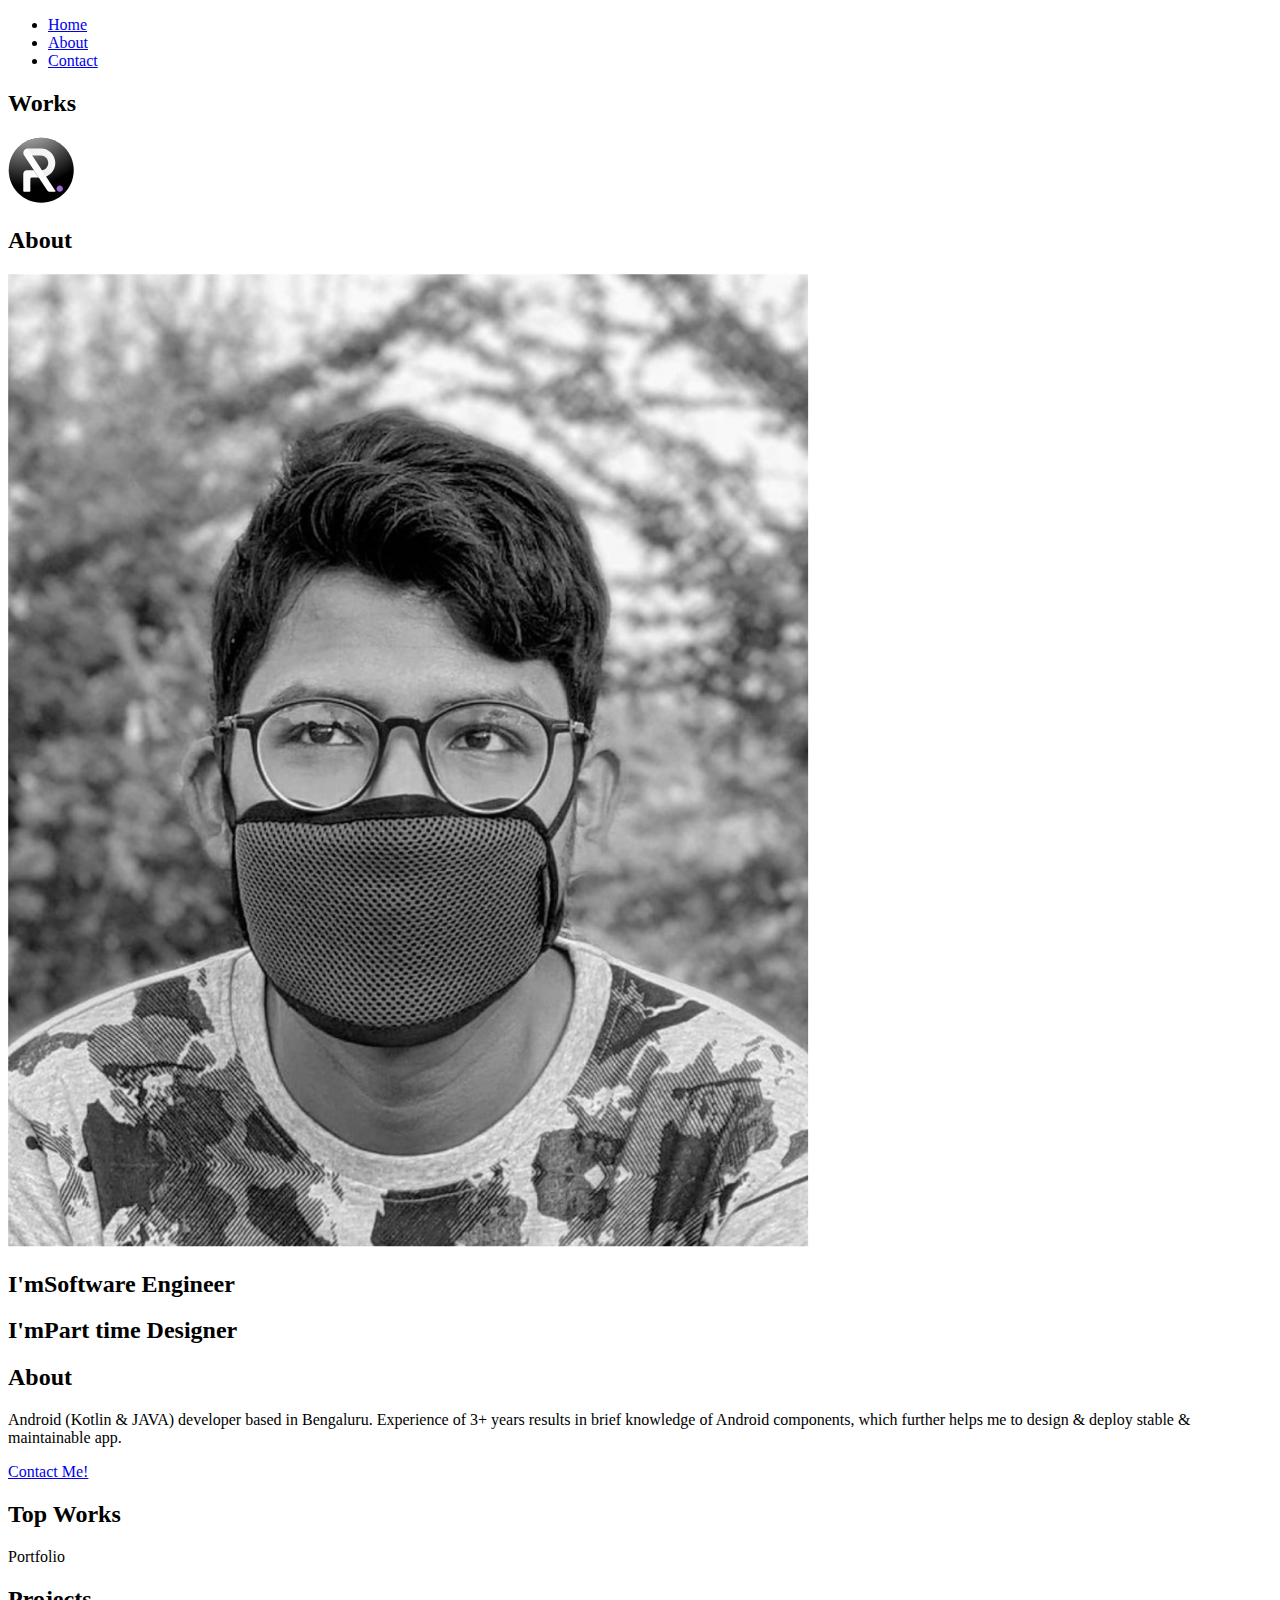
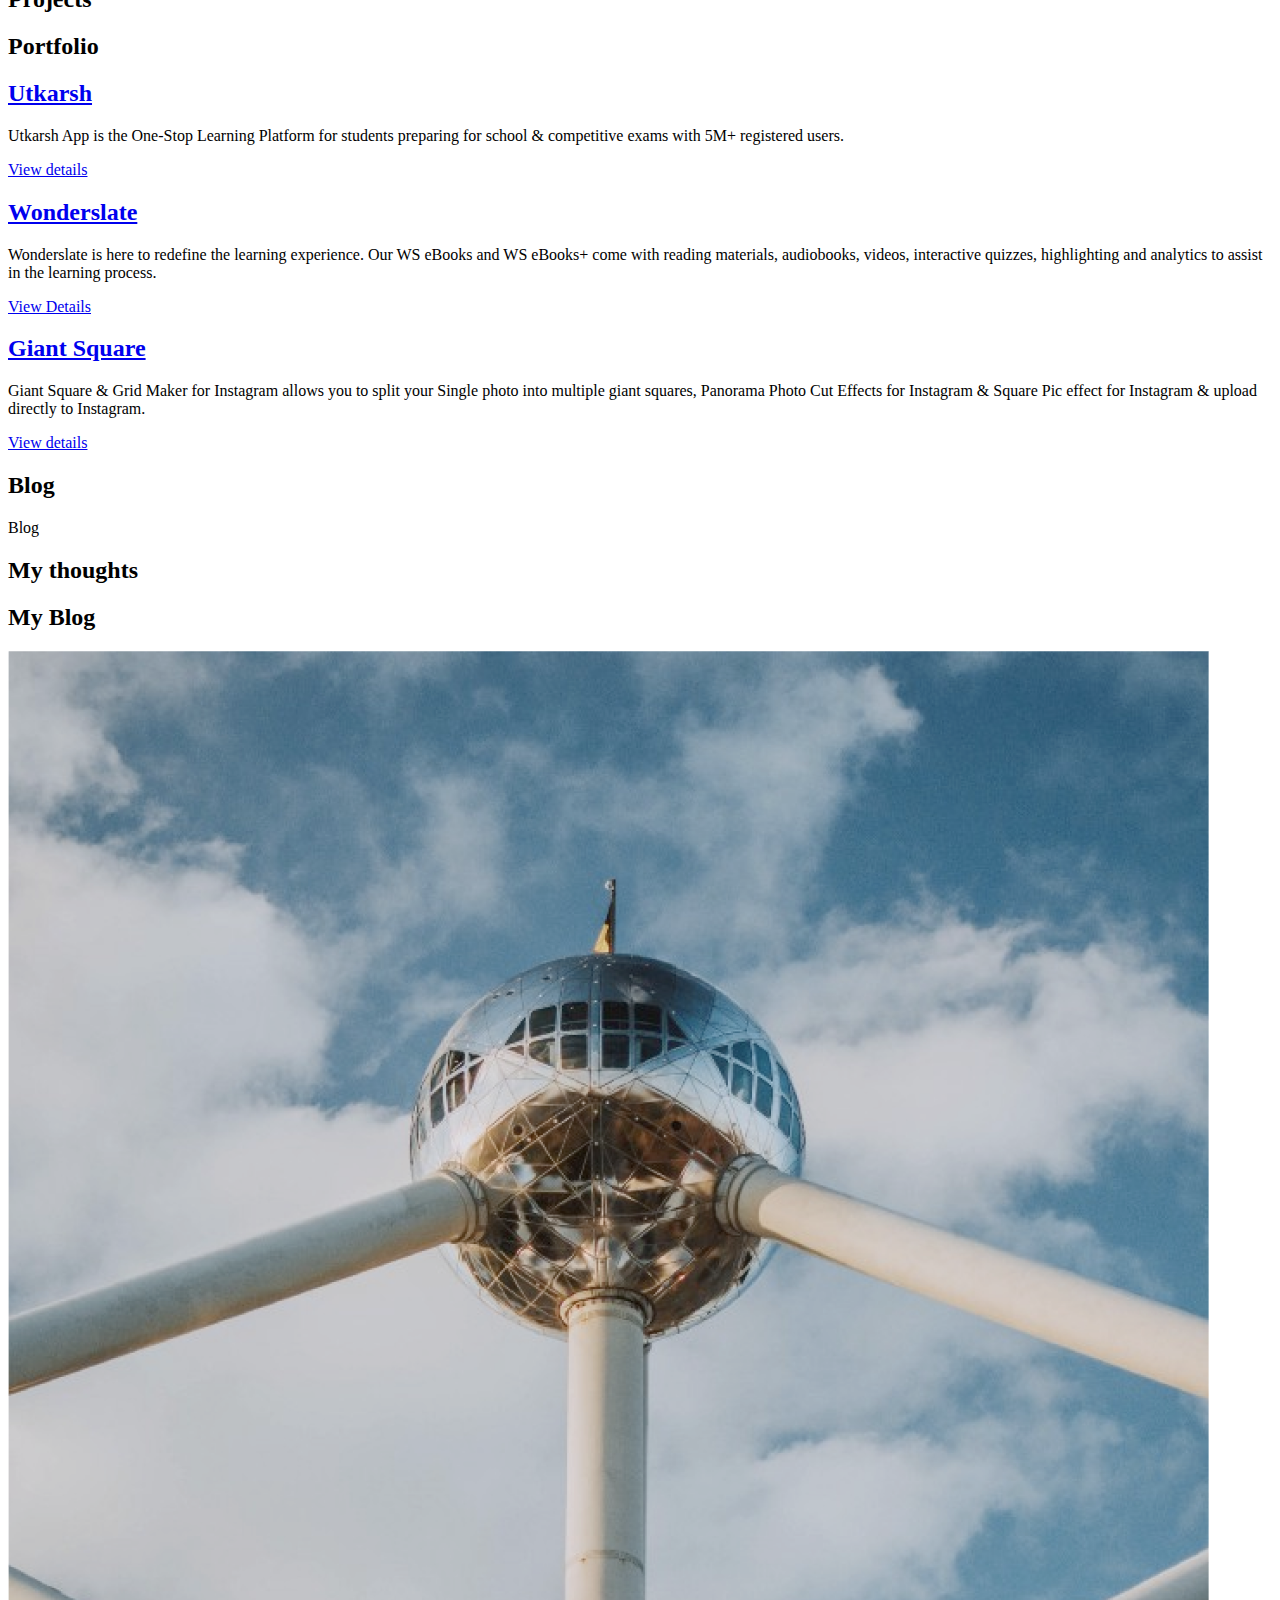
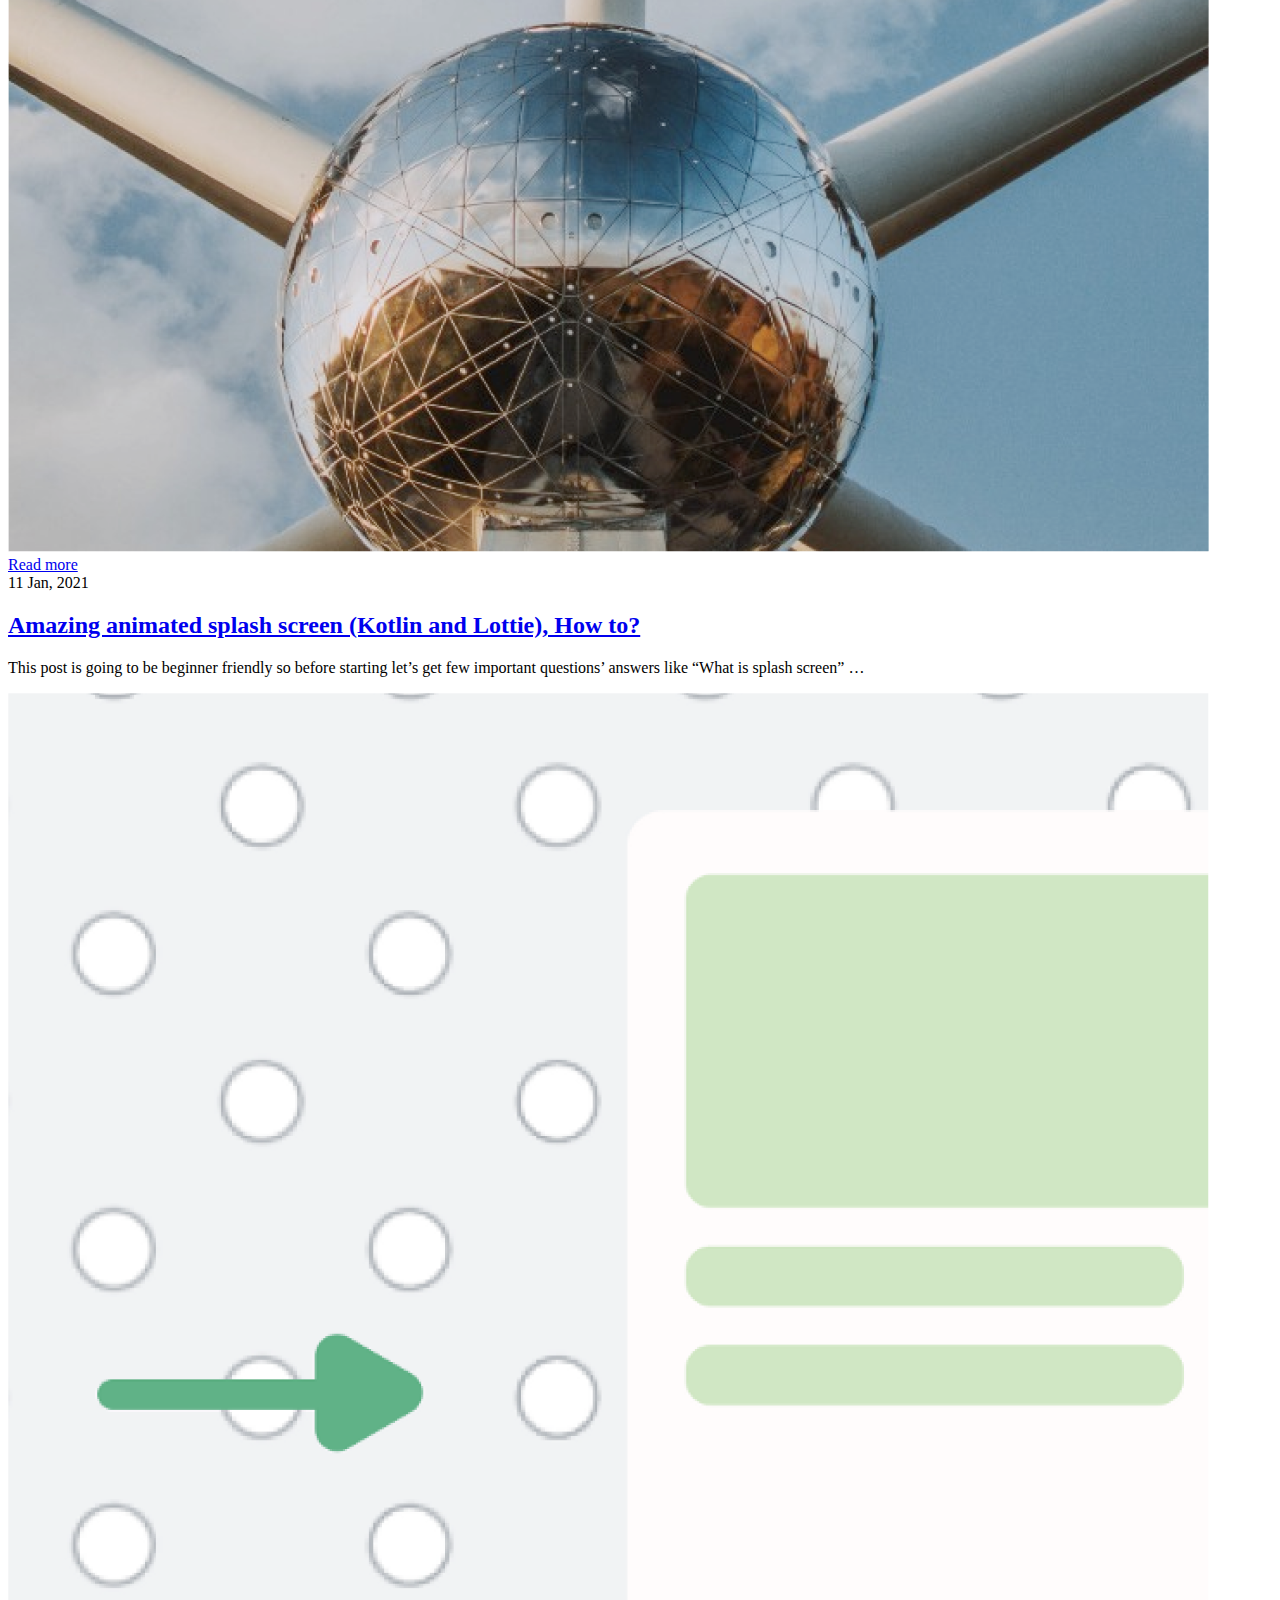
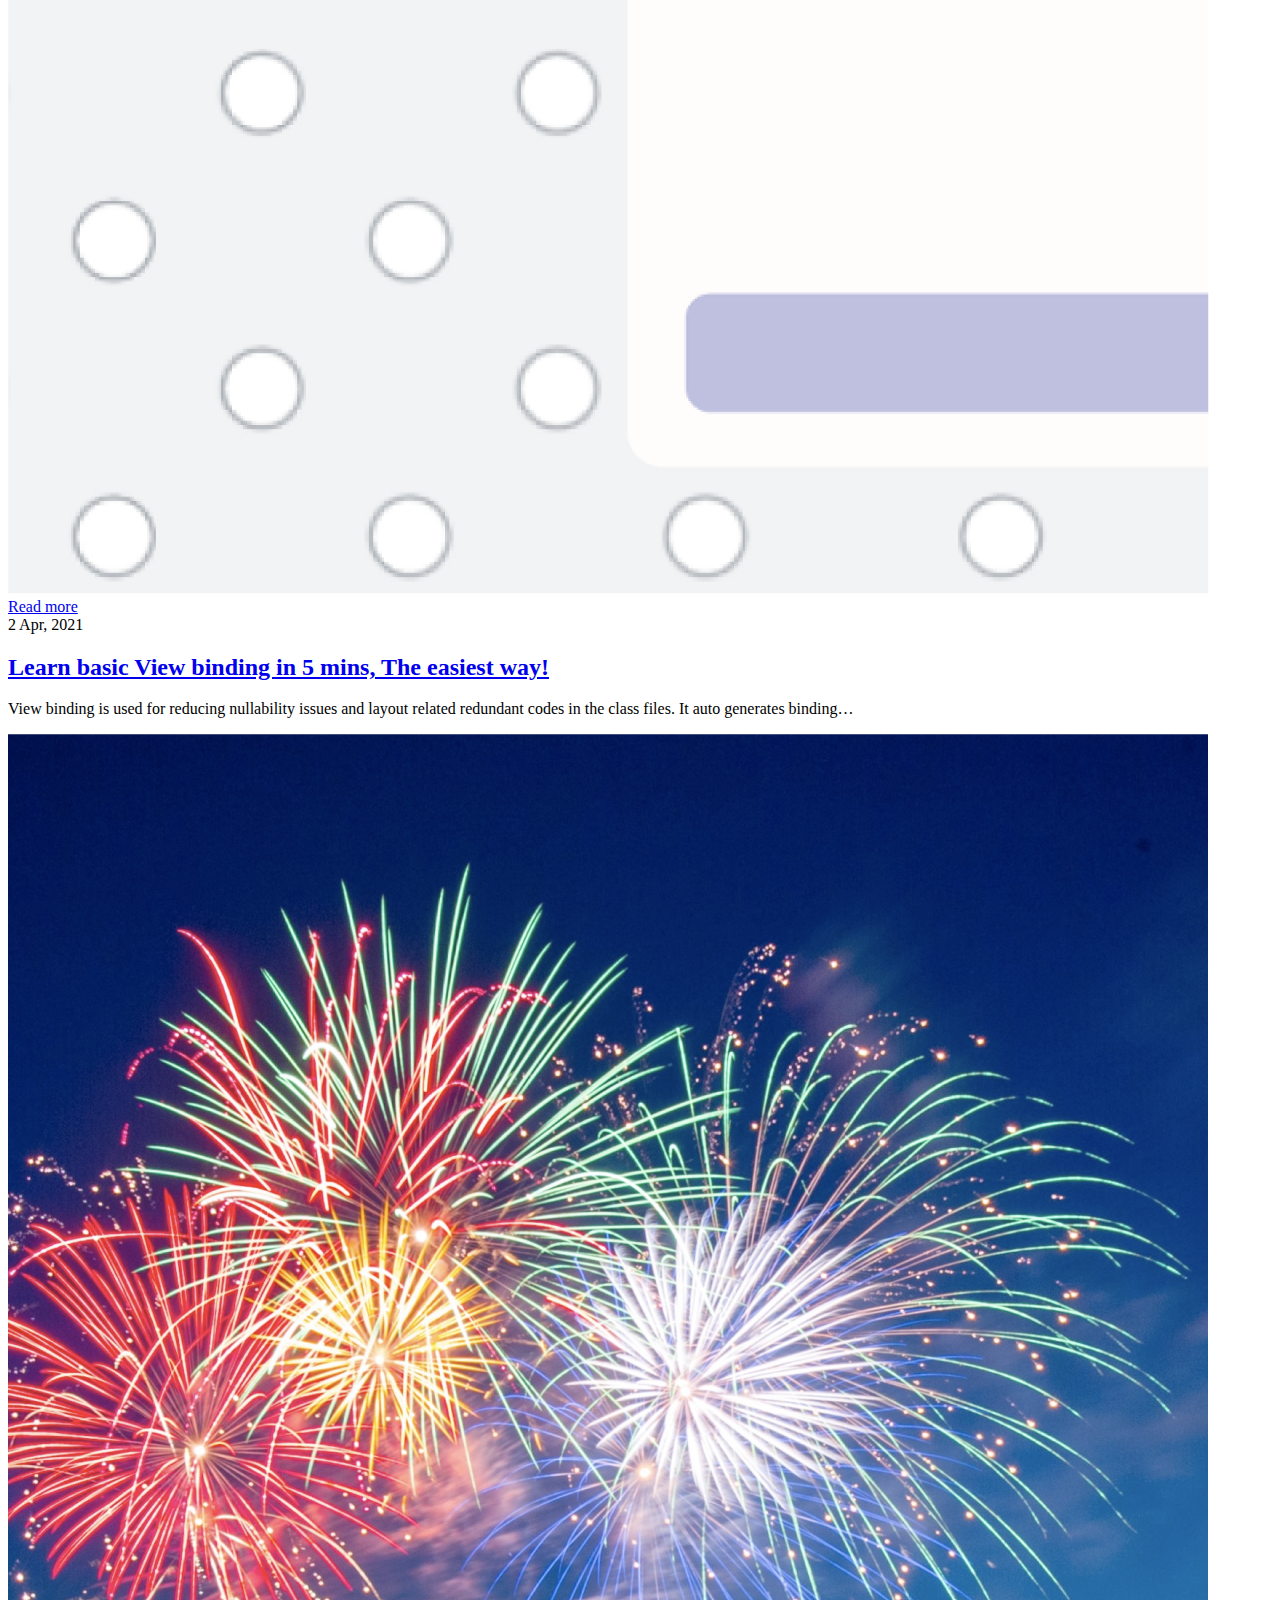
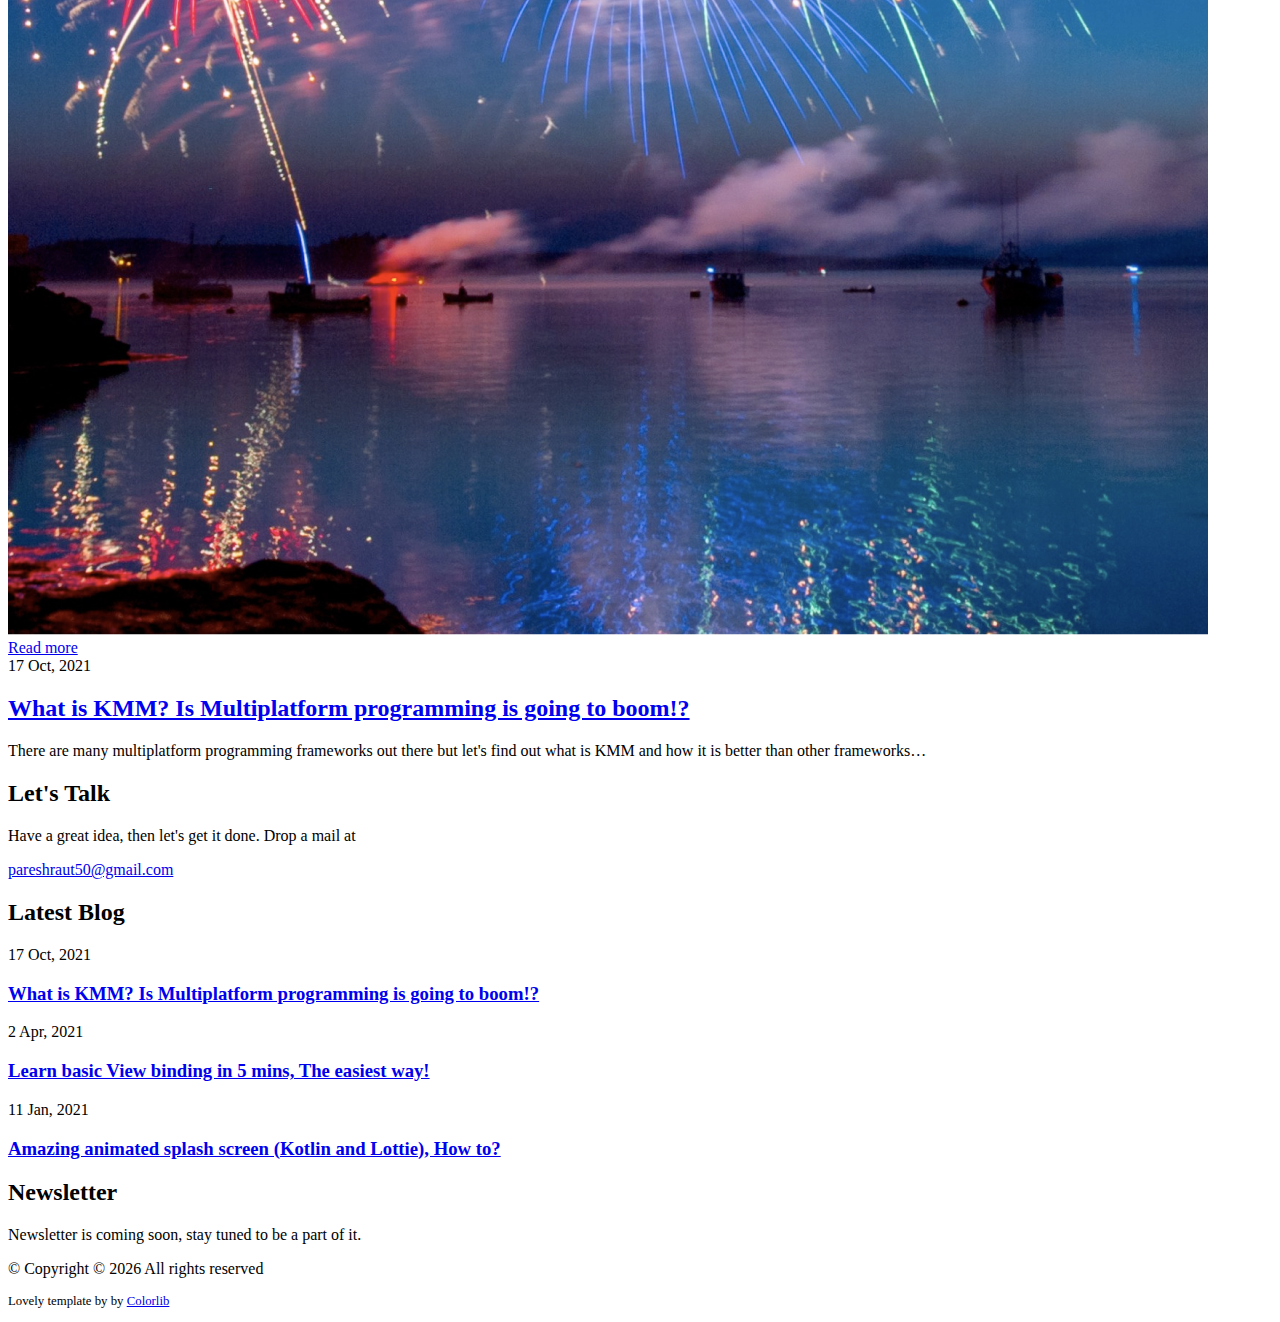
==== index.html @ 5fcbf661 "Formatted index page" ====
<!DOCTYPE HTML>
<html>
	<head>
	<meta charset="utf-8">
	<meta http-equiv="X-UA-Compatible" content="IE=edge">
	<title>Pavitra Raut</title>
	<meta name="viewport" content="width=device-width, initial-scale=1">
	<meta name="description" content="" />
	<meta name="keywords" content="" />
	<meta name="author" content="" />

  <!-- Facebook and Twitter integration -->
	<meta property="og:title" content=""/>
	<meta property="og:image" content=""/>
	<meta property="og:url" content=""/>
	<meta property="og:site_name" content=""/>
	<meta property="og:description" content=""/>
	<meta name="twitter:title" content="" />
	<meta name="twitter:image" content="" />
	<meta name="twitter:url" content="" />
	<meta name="twitter:card" content="" />

	<!-- Place favicon.ico and apple-touch-icon.png in the root directory -->
	<link rel="shortcut icon" href="favicon.ico">

	<link href="https://fonts.googleapis.com/css?family=Karla:400,700" rel="stylesheet">
	<link href="https://fonts.googleapis.com/css?family=Playfair+Display:400,400i,700" rel="stylesheet">
	
	<!-- Animate.css -->
	<link rel="stylesheet" href="css/animate.css">
	<!-- Icomoon Icon Fonts-->
	<link rel="stylesheet" href="css/icomoon.css">
	<!-- Bootstrap  -->
	<link rel="stylesheet" href="css/bootstrap.css">
	<!-- Owl Carousel -->
	<link rel="stylesheet" href="css/owl.carousel.min.css">
	<link rel="stylesheet" href="css/owl.theme.default.min.css">
	<!-- Magnific Popup -->
	<link rel="stylesheet" href="css/magnific-popup.css">

	<link rel="stylesheet" href="css/style.css">


	<!-- Modernizr JS -->
	<script src="js/modernizr-2.6.2.min.js"></script>
	<!-- FOR IE9 below -->
	<!--[if lt IE 9]>
	<script src="js/respond.min.js"></script>
	<![endif]-->

	</head>
	<body>

	<nav id="colorlib-main-nav" role="navigation">
		<a href="#" class="js-colorlib-nav-toggle colorlib-nav-toggle active"><i></i></a>
		<div class="js-fullheight colorlib-table">
			<div class="colorlib-table-cell js-fullheight">
				<div class="row">
					<div class="col-md-12">
						<ul>
							<li class="active"><a href="index.html">Home</a></li>
							<!-- <li><a href="services.html">Services</a></li> -->
							<li><a href="about.html">About</a></li>
							<li><a href="contact.html">Contact</a></li>
						</ul>
					</div>
				</div>
				<div class="row">
					<div class="col-md-12">
						<h2 class="head-title">Works</h2>
						<a href="images/Utkarsh.png" class="gallery image-popup-link text-center" style="background-image: url(images/Utkarsh.png);">
							<span><i class="icon-search3"></i></span>
						</a>
						<a href="images/Wonderslate.png" class="gallery image-popup-link text-center" style="background-image: url(images/Wonderslate.png);">
							<span><i class="icon-search3"></i></span>
						</a>
						<a href="images/Giant-Square.png" class="gallery image-popup-link text-center" style="background-image: url(images/Giant-Square.png);">
							<span><i class="icon-search3"></i></span>
						</a>
					</div>
				</div>
			</div>
		</div>
	</nav>
	
	<div id="colorlib-page">
		<header>
			<div class="container">
				<div class="row">
					<div class="col-md-12">
						<div class="colorlib-navbar-brand">
							<img src="images/logo-dark.svg" style="height: 50%;" alt="image">
						</div>
						<a href="#" class="js-colorlib-nav-toggle colorlib-nav-toggle"><i></i></a>
					</div>
				</div>
			</div>
		</header>
		<div id="colorlib-about">
			<div class="container">
				<div class="row text-center">
					<h2 class="bold">About</h2>
				</div>
				<div class="row">
					<div class="col-md-5 animate-box">
						<div class="item">
							<img class="img-responsive about-img" src="images/about.png" alt="image">
						</div>
					</div>
					<div class="col-md-6 col-md-push-1 animate-box">
						<div class="about-desc">
							<div class="owl-carousel3">
								<div class="item">
									<h2><span>I'm</span><span>Software Engineer</span></h2>
								</div>
								<div class="item">
									<h2><span>I'm</span><span>Part time Designer</span></h2>
								</div>
							</div>
							<div class="desc">
								<div class="rotate">
									<h2 class="heading">About</h2>
								</div>
								<p>Android (Kotlin & JAVA) developer based in Bengaluru. Experience of 3+ years results in brief knowledge of Android components, which further helps me to design & deploy stable & maintainable app.</p>
								<p class="colorlib-social-icons">
									<a href="https://www.instagram.com/rex50.codes/" target="_blank"><i class="icon-instagram2"></i></a>
									<a href="https://twitter.com/pareshraut50" target="_blank"><i class="icon-twitter2"></i></a>
									<a href="https://www.behance.net/rex50" target="_blank"><i class="icon-behance"></i></a>
								</p>
								<p><a href="contact.html" class="btn btn-primary btn-outline">Contact Me!</a></p>
							</div>
						</div>
					</div>
				</div>
			</div>
		</div>

		<div id="colorlib-work">
			<div class="container">
				<div class="row text-center">
					<h2 class="bold">Top Works</h2>
				</div>
				<div class="row">
					<div class="col-md-12 col-md-offset-0 text-center animate-box intro-heading">
						<span>Portfolio</span>
						<h2>Projects</h2>
					</div>
				</div>
				<div class="row">
					<div class="col-md-12">
						<div class="rotate">
							<h2 class="heading">Portfolio</h2>
						</div>
					</div>
				</div>
				<div class="row">
					<div class="col-md-12">
						<div class="work-entry animate-box">
							<a href="work.html" class="work-img" style="background-image: url(images/Utkarsh.png);">
								<div class="display-t">
									<div class="work-name">
										<h2>Utkarsh</h2>
									</div>
								</div>
							</a>
							<div class="col-md-4 col-md-offset-4">
								<div class="desc">
									<p>Utkarsh App is the One-Stop Learning Platform for students preparing for school & competitive exams with 5M+ registered users.</p>
									<p class="read"><a href="#">View details</a></p>
								</div>
							</div>
						</div>
					</div>
					<div class="col-md-12">
						<div class="work-entry animate-box">
							<a href="work.html" class="work-img" style="background-image: url(images/Wonderslate.png);">
								<div class="display-t">
									<div class="work-name">
										<h2>Wonderslate</h2>
									</div>
								</div>
							</a>
							<div class="col-md-4 col-md-offset-4">
								<div class="desc">
									<p>Wonderslate is here to redefine the learning experience. Our WS eBooks and WS eBooks+ come with reading materials, audiobooks, videos, interactive quizzes, highlighting and analytics to assist in the learning process.</p>
									<p class="read"><a href="#">View Details</a></p>
								</div>
							</div>
						</div>
					</div>
					<div class="col-md-12">
						<div class="work-entry animate-box">
							<a href="work.html" class="work-img" style="background-image: url(images/Giant-Square.png);">
								<div class="display-t">
									<div class="work-name">
										<h2>Giant Square</h2>
									</div>
								</div>
							</a>
							<div class="col-md-4 col-md-offset-4">
								<div class="desc">
									<p>Giant Square & Grid Maker for Instagram allows you to split your Single photo into multiple giant squares, Panorama Photo Cut Effects for Instagram & Square Pic effect for Instagram & upload directly to Instagram.</p>
									<p class="read"><a href="#">View details</a></p>
								</div>
							</div>
						</div>
					</div>
				</div>
			</div>
		</div>

		<div id="colorlib-blog">
			<div class="container">
				<div class="row text-center">
					<h2 class="bold">Blog</h2>
				</div>
				<div class="row">
					<div class="col-md-12 col-md-offset-0 text-center animate-box intro-heading">
						<span>Blog</span>
						<h2>My thoughts</h2>
					</div>
				</div>
				<div class="row">
					<div class="col-md-12">
						<div class="rotate">
							<h2 class="heading">My Blog</h2>
						</div>
					</div>
				</div>
				<div class="row animate-box">
					<div class="owl-carousel1">
						<div class="item">
							<div class="col-md-12">
								<div class="article">
									<a href="https://rex50.medium.com/amazing-animated-splash-screen-kotlin-and-lottie-how-to-b98504005abf" target="_blank" class="blog-img">
										<img class="img-responsive" src="images/img-blog-animated-splash.png" alt="Animated splash cover">
										<div class="overlay"></div>
										<div class="link">
											<span class="read">Read more</h2>
										</div>
									</a>
									<div class="desc">
										<span class="meta">11 Jan, 2021</span>
										<h2><a href="https://rex50.medium.com/amazing-animated-splash-screen-kotlin-and-lottie-how-to-b98504005abf" target="_blank">Amazing animated splash screen (Kotlin and Lottie), How to?</a></h2>
										<p>This post is going to be beginner friendly so before starting let’s get few important questions’ answers like “What is splash screen” …</p>
									</div>
								</div>
							</div>
						</div>
						<div class="item">
							<div class="col-md-12">
								<div class="article">
									<a href="https://rex50.medium.com/learn-basic-view-binding-in-5-mins-the-easiest-way-3126da896583" target="_blank" class="blog-img">
										<img class="img-responsive" src="images/img-blog-view-binding.png" alt="View binding cover">
										<div class="overlay"></div>
										<div class="link">
											<span class="read">Read more</h2>
										</div>
									</a>
									<div class="desc">
										<span class="meta">2 Apr, 2021</span>
										<h2><a href="https://rex50.medium.com/learn-basic-view-binding-in-5-mins-the-easiest-way-3126da896583" target="_blank">Learn basic View binding in 5 mins, The easiest way!</a></h2>
										<p>View binding is used for reducing nullability issues and layout related redundant codes in the class files. It auto generates binding…</p>
									</div>
								</div>
							</div>
						</div>
						<div class="item">
							<div class="col-md-12">
								<div class="article">
									<a href="https://rex50.medium.com/what-is-kmm-is-multiplatform-programming-is-going-to-boom-efddf59059f5" target="_blank" class="blog-img">
										<img class="img-responsive" src="images/img-blog-kmm.png" alt="Kotlin multiplatform cover">
										<div class="overlay"></div>
										<div class="link">
											<span class="read">Read more</h2>
										</div>
									</a>
									<div class="desc">
										<span class="meta">17 Oct, 2021</span>
										<h2><a href="https://rex50.medium.com/what-is-kmm-is-multiplatform-programming-is-going-to-boom-efddf59059f5" target="_blank">What is KMM? Is Multiplatform programming is going to boom!?</a></h2>
										<p>There are many multiplatform programming frameworks out there but let's find out what is KMM and how it is better than other frameworks…</p>
									</div>
								</div>
							</div>
						</div>
					</div>
				</div>
			</div>
		</div>

		<footer>
			<div id="footer">
				<div class="container">
					<div class="row">
						<div class="col-md-4 col-pb-sm">
							<div class="row">
								<div class="col-md-10">
									<h2>Let's Talk</h2>
									<p>Have a great idea, then let's get it done. Drop a mail at</p>
									<p><a href="#">pareshraut50@gmail.com</a></p>
									<p class="colorlib-social-icons">
										<a href="https://www.instagram.com/rex50.codes/" target="_blank"><i class="icon-instagram2"></i></a>
										<a href="https://twitter.com/pareshraut50" target="_blank"><i class="icon-twitter2"></i></a>
										<a href="https://www.behance.net/rex50" target="_blank"><i class="icon-behance"></i></a>
									</p>
								</div>
							</div>
						</div>
						<div class="col-md-4 col-pb-sm">
							<h2>Latest Blog</h2>
							<div class="f-entry">
								<a href="https://rex50.medium.com/what-is-kmm-is-multiplatform-programming-is-going-to-boom-efddf59059f5" target="_blank" class="featured-img" style="background-image: url(images/img-blog-kmm.png);"></a>
								<div class="desc">
									<span>17 Oct, 2021</span>
									<h3><a href="https://rex50.medium.com/what-is-kmm-is-multiplatform-programming-is-going-to-boom-efddf59059f5" target="_blank">What is KMM? Is Multiplatform programming is going to boom!?</a></h3>
								</div>
							</div>
							<div class="f-entry">
								<a href="https://rex50.medium.com/learn-basic-view-binding-in-5-mins-the-easiest-way-3126da896583" target="_blank" class="featured-img" style="background-image: url(images/img-blog-view-binding.png);"></a>
								<div class="desc">
									<span>2 Apr, 2021</span>
									<h3><a href="https://rex50.medium.com/learn-basic-view-binding-in-5-mins-the-easiest-way-3126da896583" target="_blank">Learn basic View binding in 5 mins, The easiest way!</a></h3>
								</div>
							</div>
							<div class="f-entry">
								<a href="https://rex50.medium.com/amazing-animated-splash-screen-kotlin-and-lottie-how-to-b98504005abf" target="_blank" class="featured-img" style="background-image: url(images/img-blog-animated-splash.png);"></a>
								<div class="desc">
									<span>11 Jan, 2021</span>
									<h3><a href="https://rex50.medium.com/amazing-animated-splash-screen-kotlin-and-lottie-how-to-b98504005abf" target="_blank">Amazing animated splash screen (Kotlin and Lottie), How to?</a></h3>
								</div>
							</div>
						</div>
						<div class="col-md-4 col-pb-sm">
							<h2>Newsletter</h2>
							<p>Newsletter is coming soon, stay tuned to be a part of it.</p>
						</div>
					</div>
					<div class="row">
						<div class="col-md-12 text-center">
							<p>
								&copy; <!-- Link back to Colorlib can't be removed. Template is licensed under CC BY 3.0. -->
Copyright &copy; <script>document.write(new Date().getFullYear());</script> All rights reserved
<!-- Link back to Colorlib can't be removed. Template is licensed under CC BY 3.0. -->
							</p>
							<p style="font-size: 0.8em;">
								Lovely template by <i class="icon-heart4" aria-hidden="true"></i> by <a href="https://colorlib.com" target="_blank">Colorlib</a>
							</p>
						</div>
					</div>
				</div>
			</div>
		</footer>
	
	</div>

	<!-- jQuery -->
	<script src="js/jquery.min.js"></script>
	<!-- jQuery Easing -->
	<script src="js/jquery.easing.1.3.js"></script>
	<!-- Bootstrap -->
	<script src="js/bootstrap.min.js"></script>
	<!-- Waypoints -->
	<script src="js/jquery.waypoints.min.js"></script>
	<!-- Owl Carousel -->
	<script src="js/owl.carousel.min.js"></script>
	<!-- Magnific Popup -->
	<script src="js/jquery.magnific-popup.min.js"></script>
	<script src="js/magnific-popup-options.js"></script>

	<!-- Main JS (Do not remove) -->
	<script src="js/main.js"></script>

	</body>
</html>
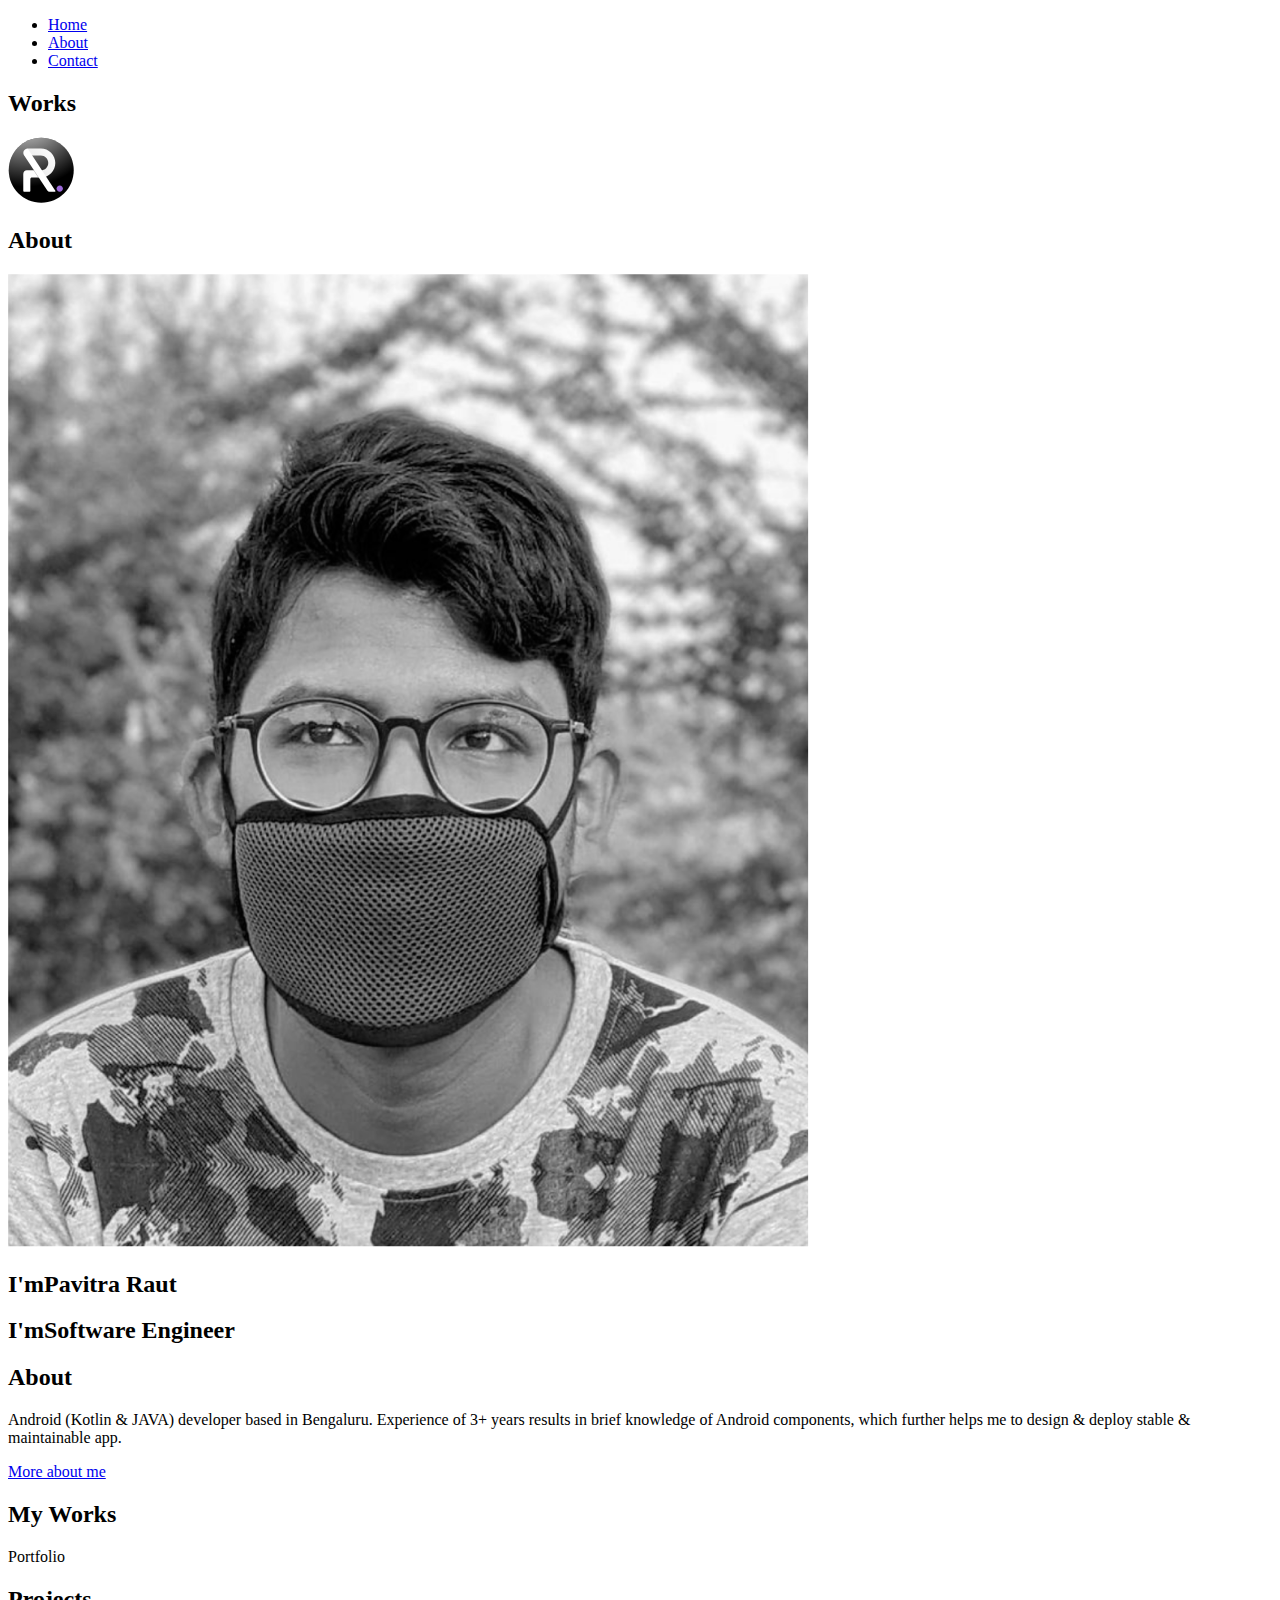
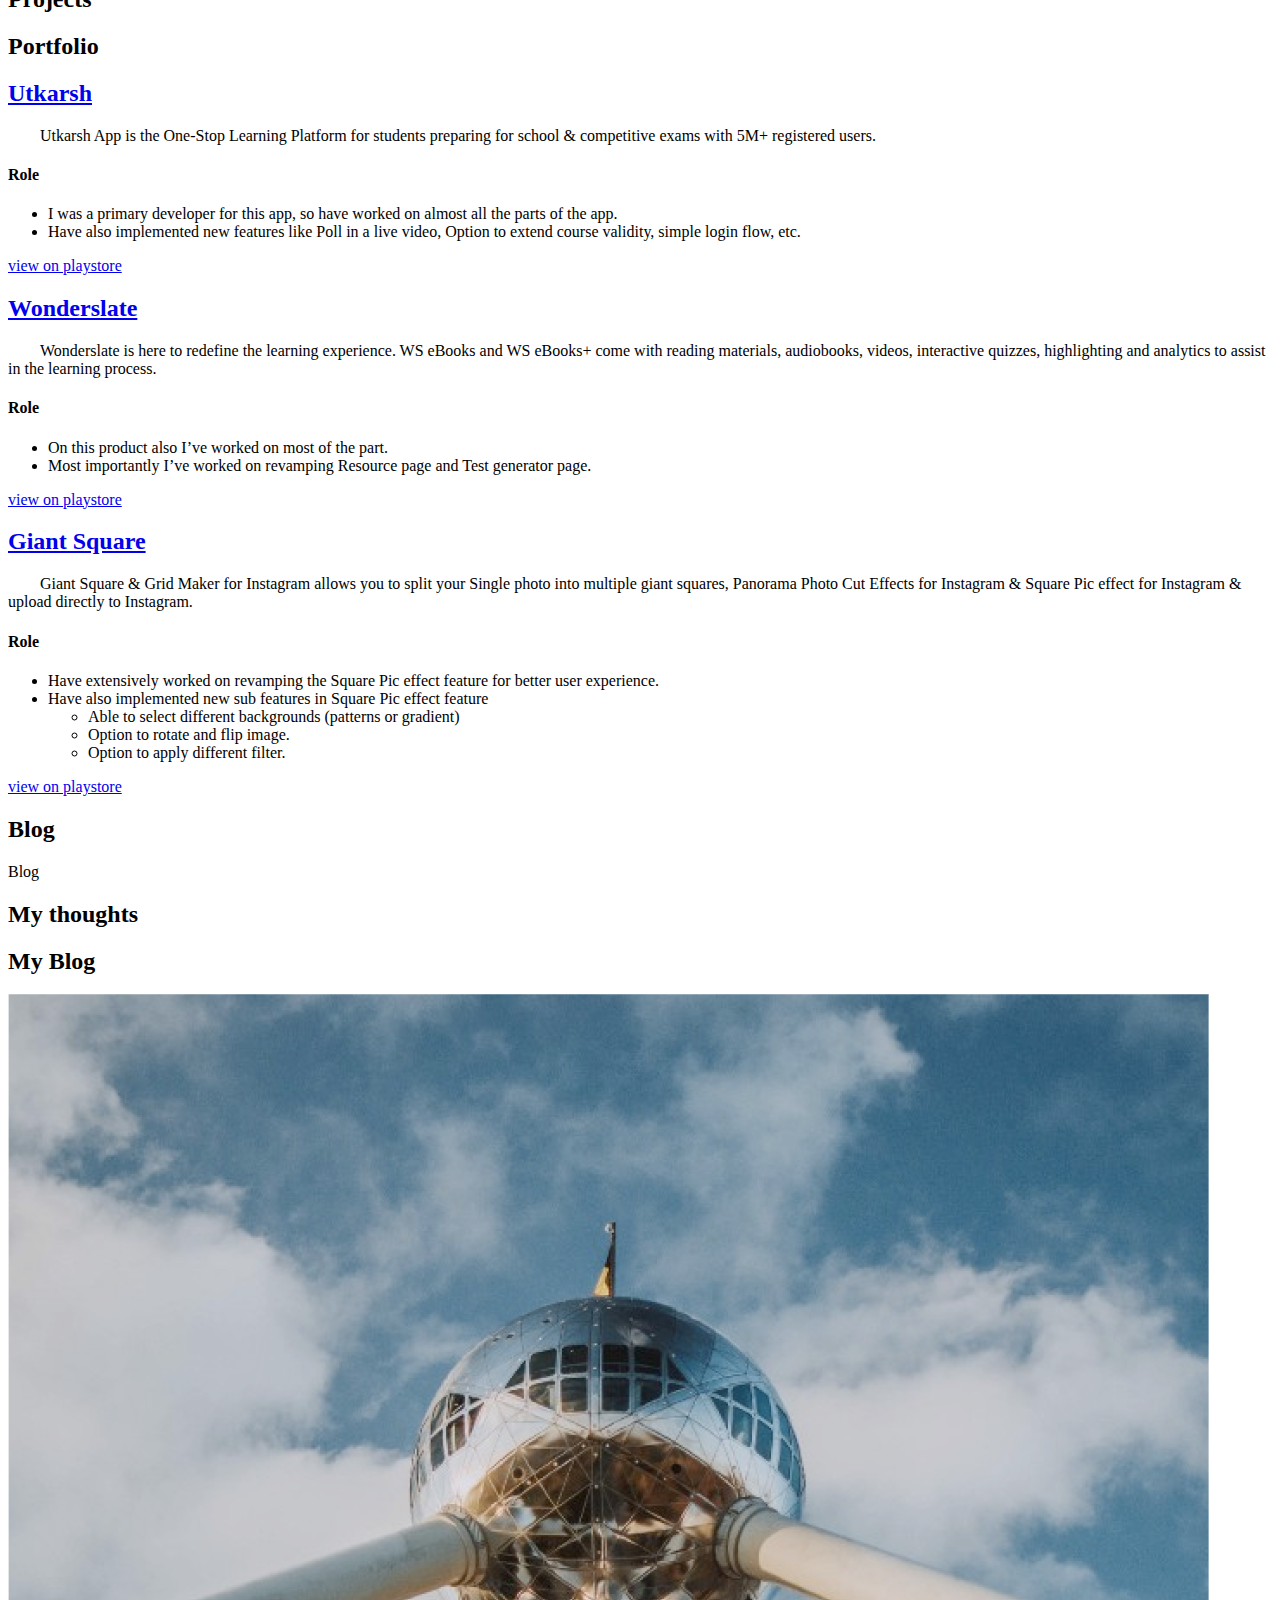
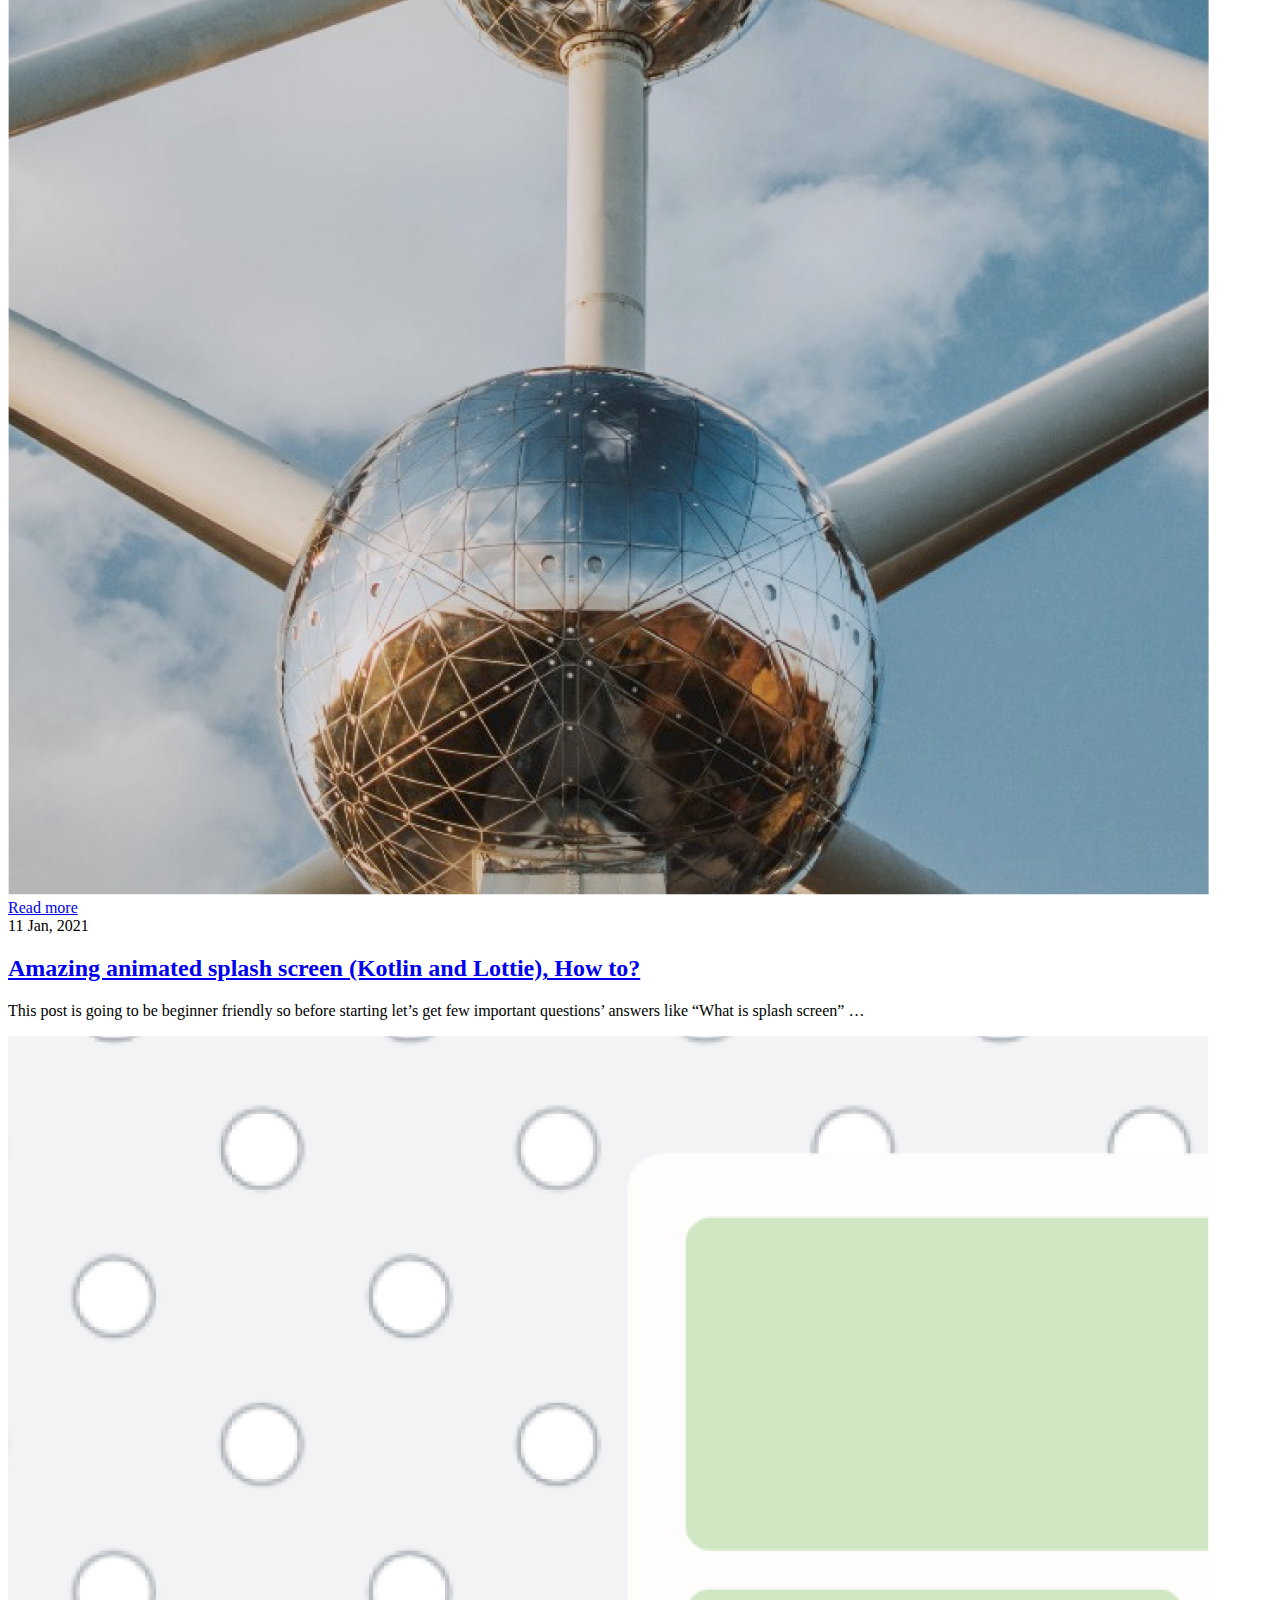
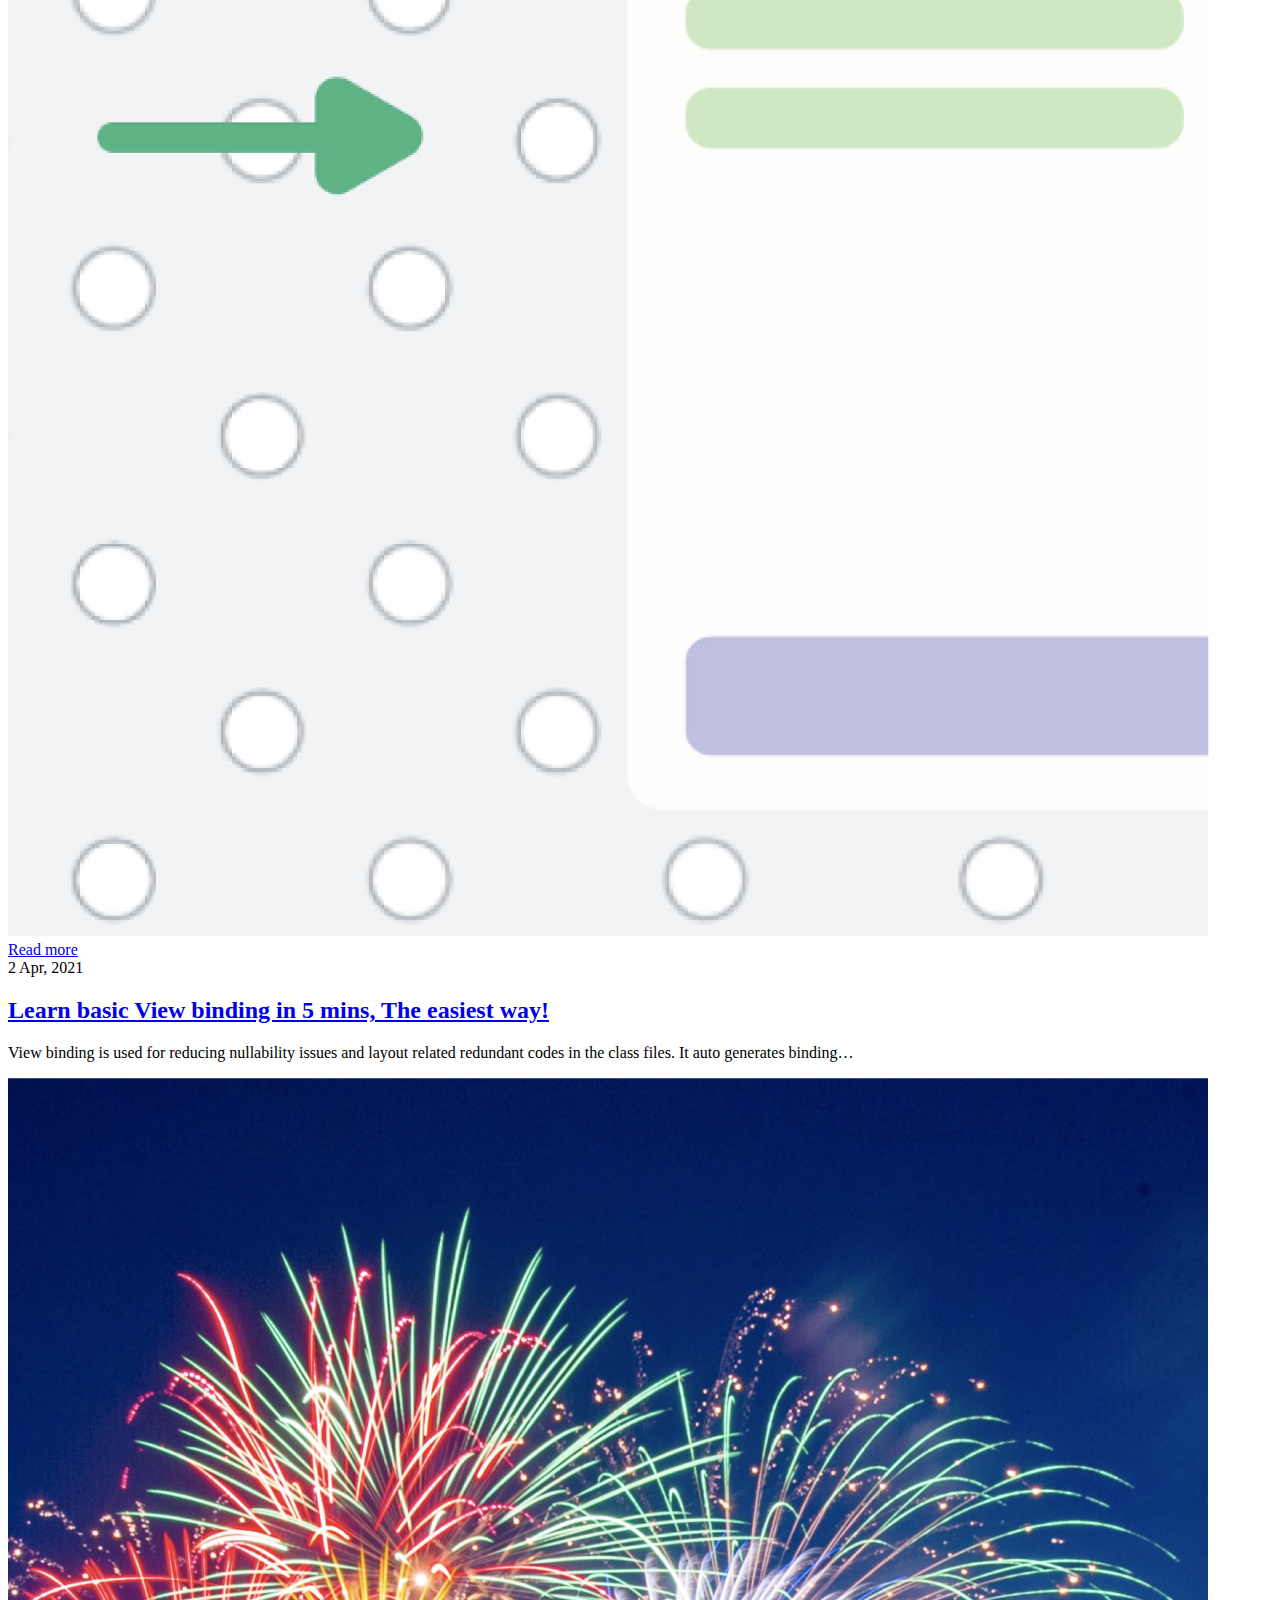
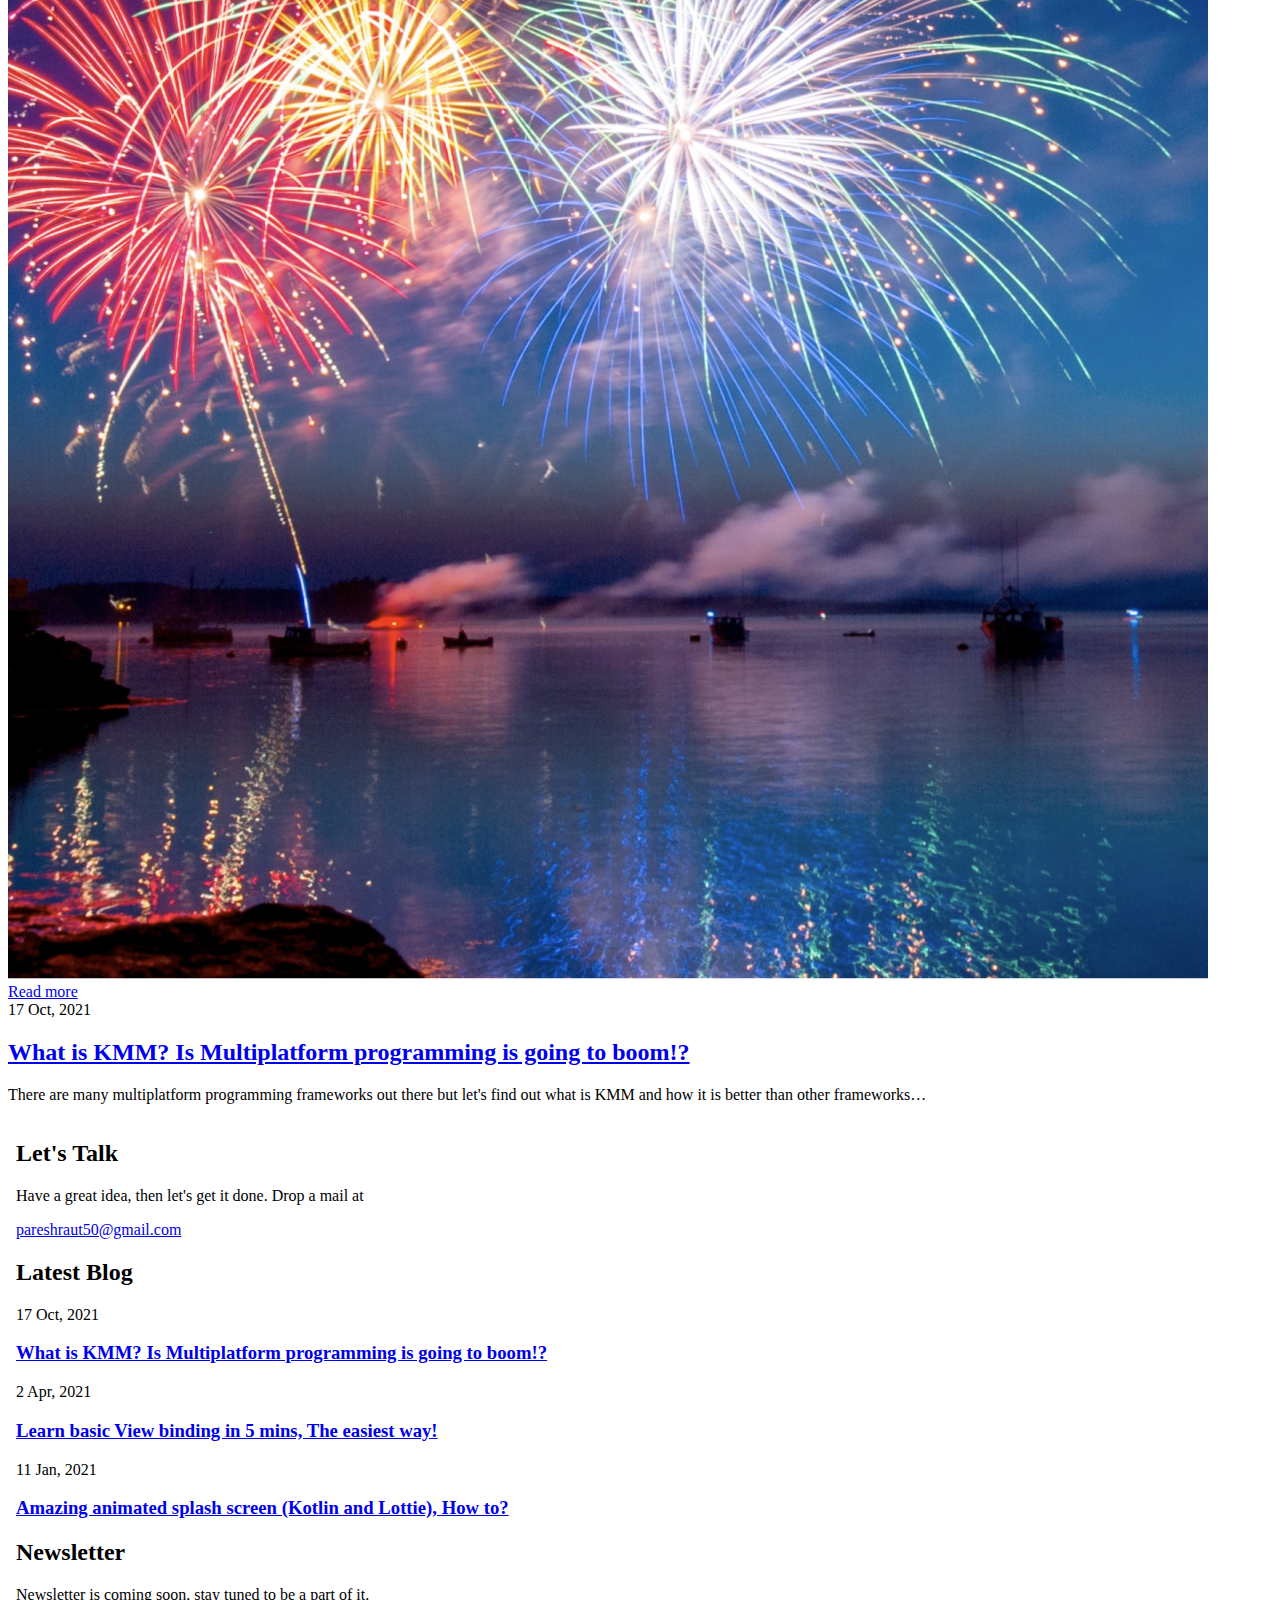
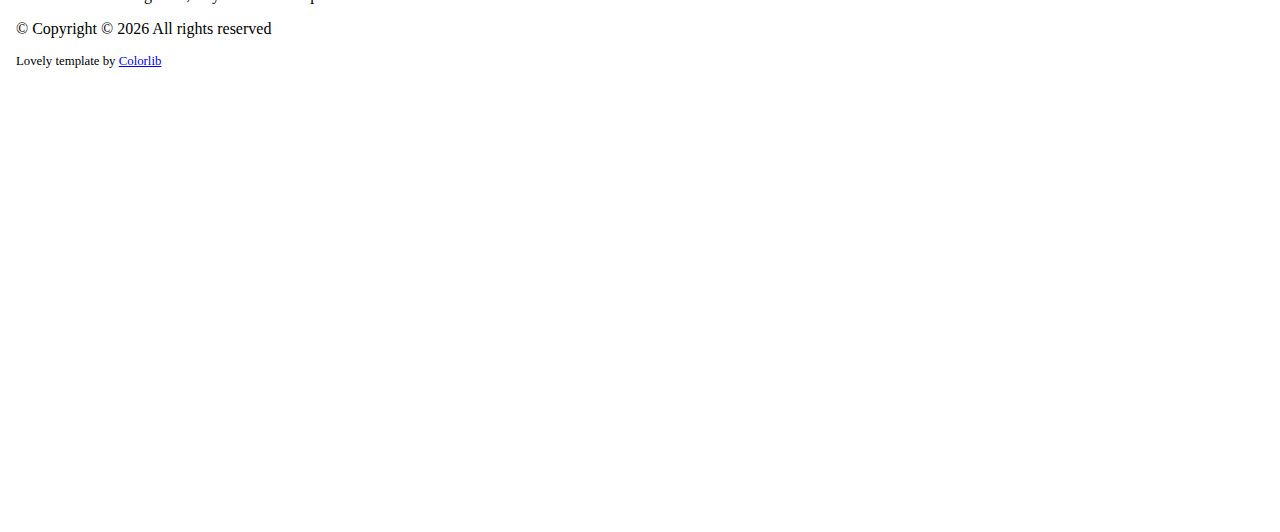
==== commit 3daa2dd6: "fix: Committed missing files" ====
--- a/index.html
+++ b/index.html
@@ -89,7 +89,7 @@
 				<div class="row">
 					<div class="col-md-12">
 						<div class="colorlib-navbar-brand">
-							<img src="images/logo-dark.svg" style="height: 50%;" alt="image">
+							<a href="index.html"><img src="images/logo-dark.svg" style="height: 50%;" alt="image"></a>
 						</div>
 						<a href="#" class="js-colorlib-nav-toggle colorlib-nav-toggle"><i></i></a>
 					</div>
@@ -111,10 +111,10 @@
 						<div class="about-desc">
 							<div class="owl-carousel3">
 								<div class="item">
+									<h2><span>I'm</span><span>Pavitra Raut</span></h2>
+								</div>
+								<div class="item">
 									<h2><span>I'm</span><span>Software Engineer</span></h2>
-								</div>
-								<div class="item">
-									<h2><span>I'm</span><span>Part time Designer</span></h2>
 								</div>
 							</div>
 							<div class="desc">
@@ -127,7 +127,7 @@
 									<a href="https://twitter.com/pareshraut50" target="_blank"><i class="icon-twitter2"></i></a>
 									<a href="https://www.behance.net/rex50" target="_blank"><i class="icon-behance"></i></a>
 								</p>
-								<p><a href="contact.html" class="btn btn-primary btn-outline">Contact Me!</a></p>
+								<p><a href="about.html" class="btn btn-primary btn-outline">More about me</a></p>
 							</div>
 						</div>
 					</div>
@@ -138,7 +138,7 @@
 		<div id="colorlib-work">
 			<div class="container">
 				<div class="row text-center">
-					<h2 class="bold">Top Works</h2>
+					<h2 class="bold">My Works</h2>
 				</div>
 				<div class="row">
 					<div class="col-md-12 col-md-offset-0 text-center animate-box intro-heading">
@@ -156,51 +156,71 @@
 				<div class="row">
 					<div class="col-md-12">
 						<div class="work-entry animate-box">
-							<a href="work.html" class="work-img" style="background-image: url(images/Utkarsh.png);">
+							<a href="https://play.google.com/store/apps/details?id=com.utkarshnew.android" target="_blank" class="work-img" style="background-image: url(images/Utkarsh.png);">
 								<div class="display-t">
 									<div class="work-name">
 										<h2>Utkarsh</h2>
 									</div>
 								</div>
 							</a>
-							<div class="col-md-4 col-md-offset-4">
+							<div class="col-md-6 col-md-offset-3">
 								<div class="desc">
-									<p>Utkarsh App is the One-Stop Learning Platform for students preparing for school & competitive exams with 5M+ registered users.</p>
-									<p class="read"><a href="#">View details</a></p>
+									<p>&emsp;&emsp;Utkarsh App is the One-Stop Learning Platform for students preparing for school & competitive exams with 5M+ registered users.</p>
+									<h4>Role</h4>
+									<ul>
+										<li>I was a primary developer for this app, so have worked on almost all the parts of the app.</li>
+										<li>Have also implemented new features like Poll in a live video, Option to extend course validity, simple login flow, etc.</li>
+									</ul>
+									<p class="read"><a href="https://play.google.com/store/apps/details?id=com.utkarshnew.android" target="_blank">view on playstore</a></p>
 								</div>
 							</div>
 						</div>
 					</div>
 					<div class="col-md-12">
 						<div class="work-entry animate-box">
-							<a href="work.html" class="work-img" style="background-image: url(images/Wonderslate.png);">
+							<a href="https://play.google.com/store/apps/details?id=com.wonderslate.wonderpublish" target="_blank" class="work-img" style="background-image: url(images/Wonderslate.png);">
 								<div class="display-t">
 									<div class="work-name">
 										<h2>Wonderslate</h2>
 									</div>
 								</div>
 							</a>
-							<div class="col-md-4 col-md-offset-4">
+							<div class="col-md-6 col-md-offset-3">
 								<div class="desc">
-									<p>Wonderslate is here to redefine the learning experience. Our WS eBooks and WS eBooks+ come with reading materials, audiobooks, videos, interactive quizzes, highlighting and analytics to assist in the learning process.</p>
-									<p class="read"><a href="#">View Details</a></p>
+									<p>&emsp;&emsp;Wonderslate is here to redefine the learning experience. WS eBooks and WS eBooks+ come with reading materials, audiobooks, videos, interactive quizzes, highlighting and analytics to assist in the learning process.</p>
+									<h4>Role</h4>
+									<ul>
+										<li>On this product also I’ve worked on most of the part.</li>
+										<li>Most importantly I’ve worked on revamping Resource page and Test generator page.</li>
+									</ul>
+									<p class="read"><a href="https://play.google.com/store/apps/details?id=com.wonderslate.wonderpublish" target="_blank">view on playstore</a></p>
 								</div>
 							</div>
 						</div>
 					</div>
 					<div class="col-md-12">
 						<div class="work-entry animate-box">
-							<a href="work.html" class="work-img" style="background-image: url(images/Giant-Square.png);">
+							<a href="https://play.google.com/store/apps/details?id=mws.photography.ninecutsquaregrid.forinstagram" target="_blank" class="work-img" style="background-image: url(images/Giant-Square.png);">
 								<div class="display-t">
 									<div class="work-name">
 										<h2>Giant Square</h2>
 									</div>
 								</div>
 							</a>
-							<div class="col-md-4 col-md-offset-4">
+							<div class="col-md-6 col-md-offset-3">
 								<div class="desc">
-									<p>Giant Square & Grid Maker for Instagram allows you to split your Single photo into multiple giant squares, Panorama Photo Cut Effects for Instagram & Square Pic effect for Instagram & upload directly to Instagram.</p>
-									<p class="read"><a href="#">View details</a></p>
+									<p>&emsp;&emsp;Giant Square & Grid Maker for Instagram allows you to split your Single photo into multiple giant squares, Panorama Photo Cut Effects for Instagram & Square Pic effect for Instagram & upload directly to Instagram.</p>
+									<h4>Role</h4>
+									<ul>
+										<li>Have extensively worked on revamping the Square Pic effect feature for better user experience.</li>
+										<li>Have also implemented new sub features in Square Pic effect feature</li>
+										<ul>
+											<li>Able to select different backgrounds (patterns or gradient)</li>
+											<li>Option to rotate and flip image.</li>
+											<li>Option to apply different filter.</li>
+										</ul>
+									</ul>
+									<p class="read"><a href="https://play.google.com/store/apps/details?id=mws.photography.ninecutsquaregrid.forinstagram" target="_blank">view on playstore</a></p>
 								</div>
 							</div>
 						</div>
@@ -287,69 +307,8 @@
 				</div>
 			</div>
 		</div>
-
-		<footer>
-			<div id="footer">
-				<div class="container">
-					<div class="row">
-						<div class="col-md-4 col-pb-sm">
-							<div class="row">
-								<div class="col-md-10">
-									<h2>Let's Talk</h2>
-									<p>Have a great idea, then let's get it done. Drop a mail at</p>
-									<p><a href="#">pareshraut50@gmail.com</a></p>
-									<p class="colorlib-social-icons">
-										<a href="https://www.instagram.com/rex50.codes/" target="_blank"><i class="icon-instagram2"></i></a>
-										<a href="https://twitter.com/pareshraut50" target="_blank"><i class="icon-twitter2"></i></a>
-										<a href="https://www.behance.net/rex50" target="_blank"><i class="icon-behance"></i></a>
-									</p>
-								</div>
-							</div>
-						</div>
-						<div class="col-md-4 col-pb-sm">
-							<h2>Latest Blog</h2>
-							<div class="f-entry">
-								<a href="https://rex50.medium.com/what-is-kmm-is-multiplatform-programming-is-going-to-boom-efddf59059f5" target="_blank" class="featured-img" style="background-image: url(images/img-blog-kmm.png);"></a>
-								<div class="desc">
-									<span>17 Oct, 2021</span>
-									<h3><a href="https://rex50.medium.com/what-is-kmm-is-multiplatform-programming-is-going-to-boom-efddf59059f5" target="_blank">What is KMM? Is Multiplatform programming is going to boom!?</a></h3>
-								</div>
-							</div>
-							<div class="f-entry">
-								<a href="https://rex50.medium.com/learn-basic-view-binding-in-5-mins-the-easiest-way-3126da896583" target="_blank" class="featured-img" style="background-image: url(images/img-blog-view-binding.png);"></a>
-								<div class="desc">
-									<span>2 Apr, 2021</span>
-									<h3><a href="https://rex50.medium.com/learn-basic-view-binding-in-5-mins-the-easiest-way-3126da896583" target="_blank">Learn basic View binding in 5 mins, The easiest way!</a></h3>
-								</div>
-							</div>
-							<div class="f-entry">
-								<a href="https://rex50.medium.com/amazing-animated-splash-screen-kotlin-and-lottie-how-to-b98504005abf" target="_blank" class="featured-img" style="background-image: url(images/img-blog-animated-splash.png);"></a>
-								<div class="desc">
-									<span>11 Jan, 2021</span>
-									<h3><a href="https://rex50.medium.com/amazing-animated-splash-screen-kotlin-and-lottie-how-to-b98504005abf" target="_blank">Amazing animated splash screen (Kotlin and Lottie), How to?</a></h3>
-								</div>
-							</div>
-						</div>
-						<div class="col-md-4 col-pb-sm">
-							<h2>Newsletter</h2>
-							<p>Newsletter is coming soon, stay tuned to be a part of it.</p>
-						</div>
-					</div>
-					<div class="row">
-						<div class="col-md-12 text-center">
-							<p>
-								&copy; <!-- Link back to Colorlib can't be removed. Template is licensed under CC BY 3.0. -->
-Copyright &copy; <script>document.write(new Date().getFullYear());</script> All rights reserved
-<!-- Link back to Colorlib can't be removed. Template is licensed under CC BY 3.0. -->
-							</p>
-							<p style="font-size: 0.8em;">
-								Lovely template by <i class="icon-heart4" aria-hidden="true"></i> by <a href="https://colorlib.com" target="_blank">Colorlib</a>
-							</p>
-						</div>
-					</div>
-				</div>
-			</div>
-		</footer>
+		
+		<iframe src="footer.html" height="1000" width="100%" style="border:none;"></iframe>
 	
 	</div>
 
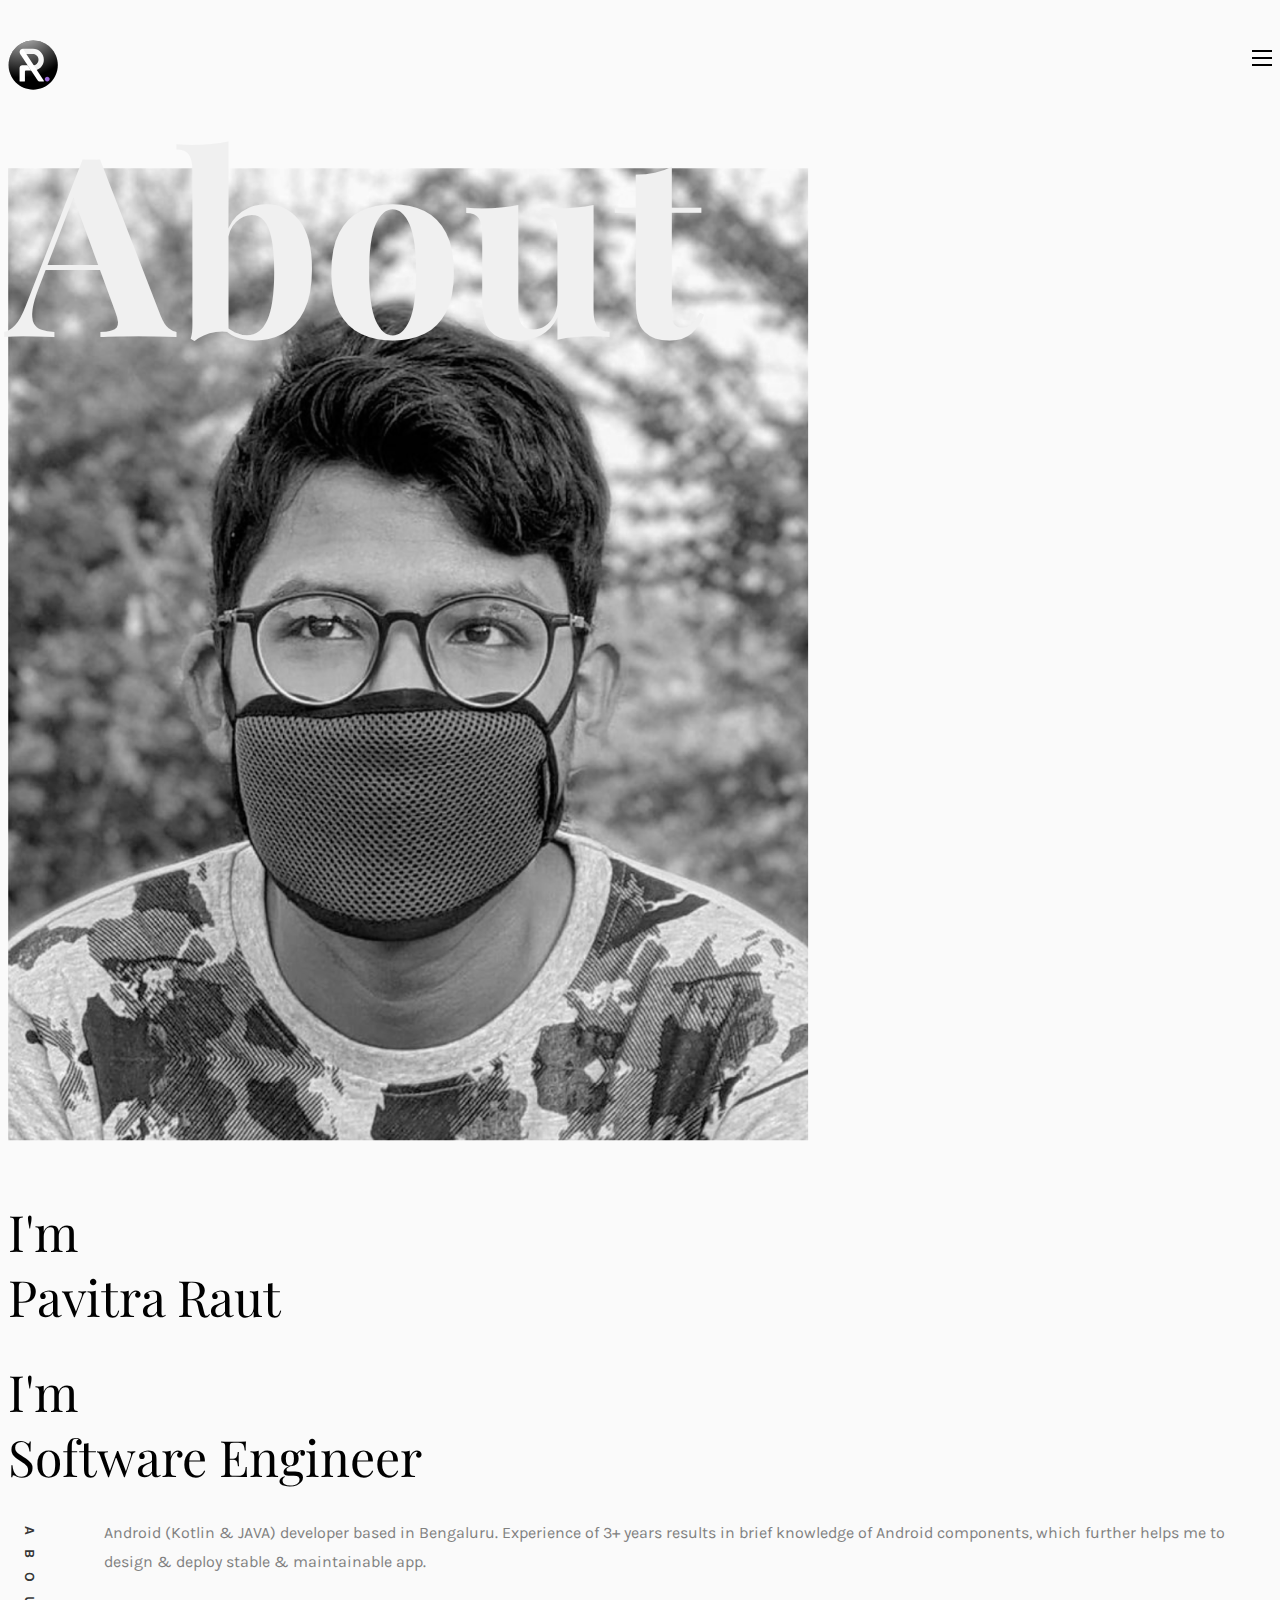
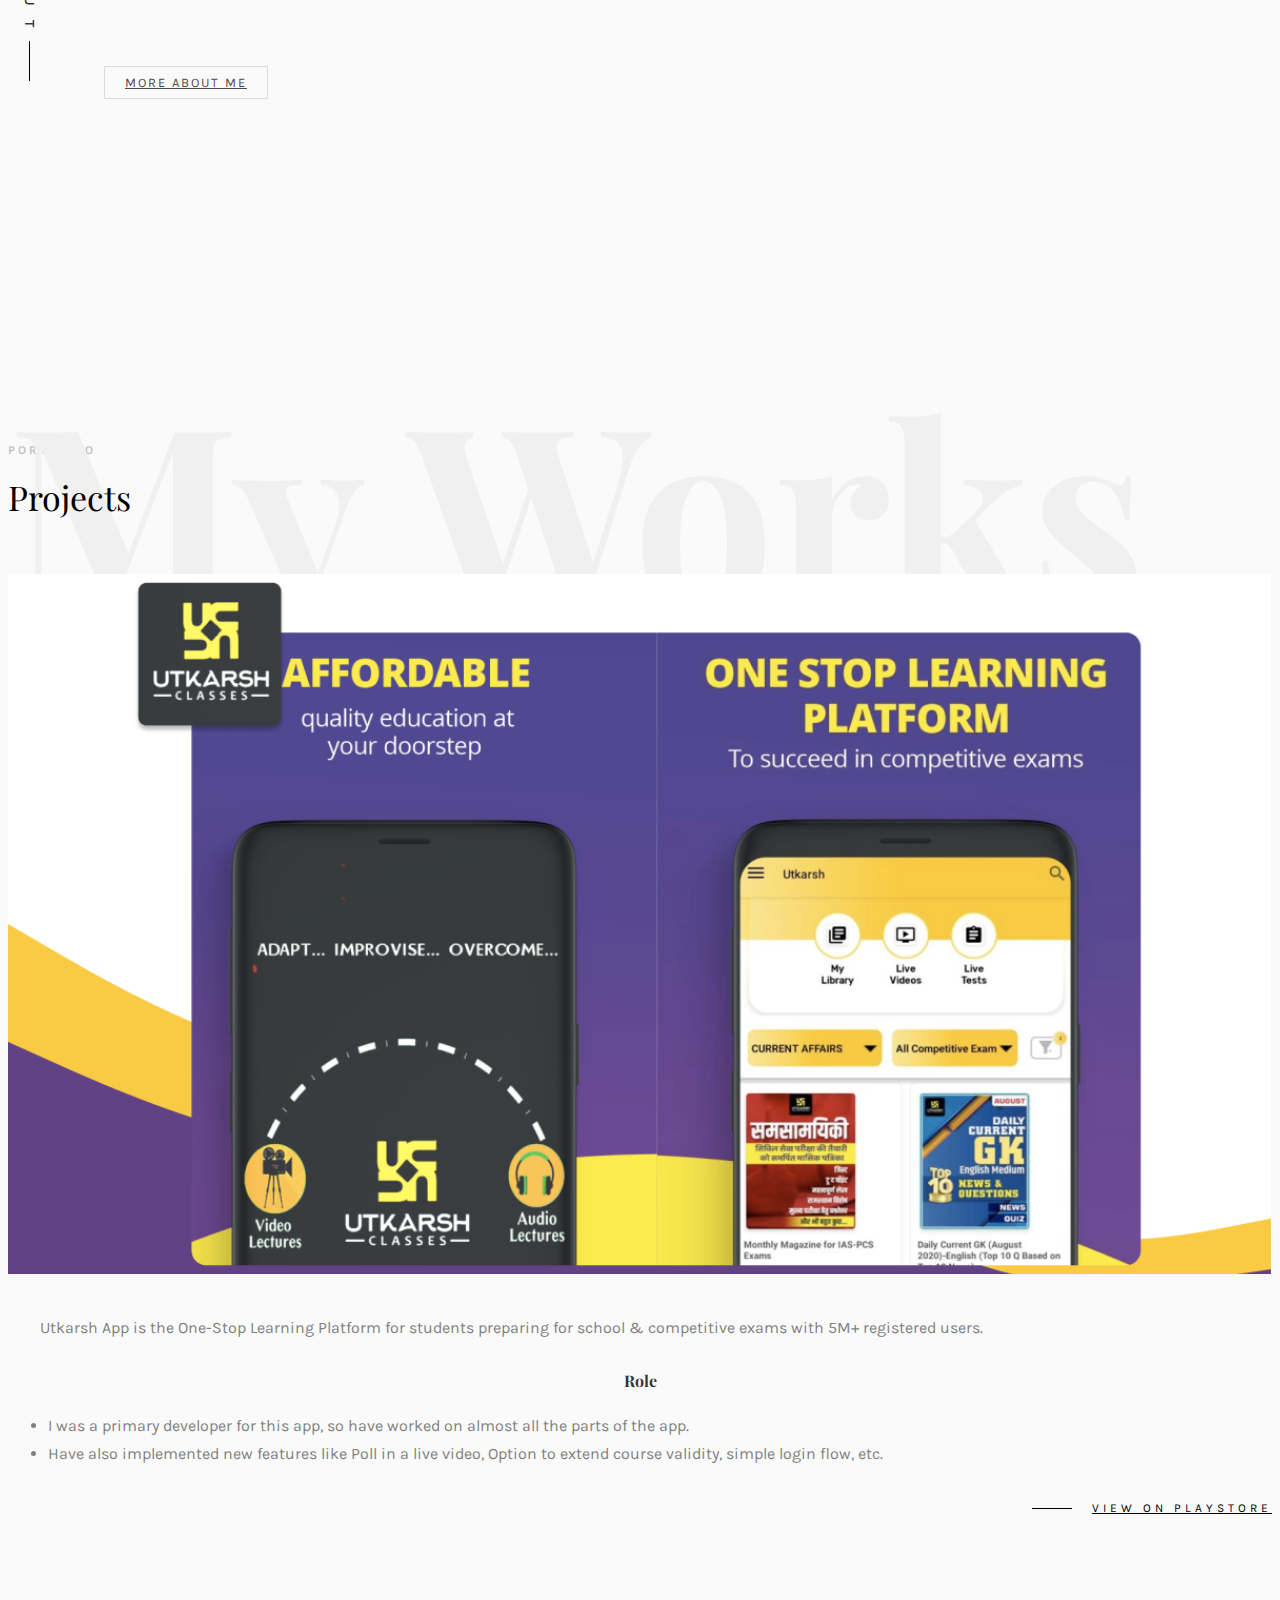
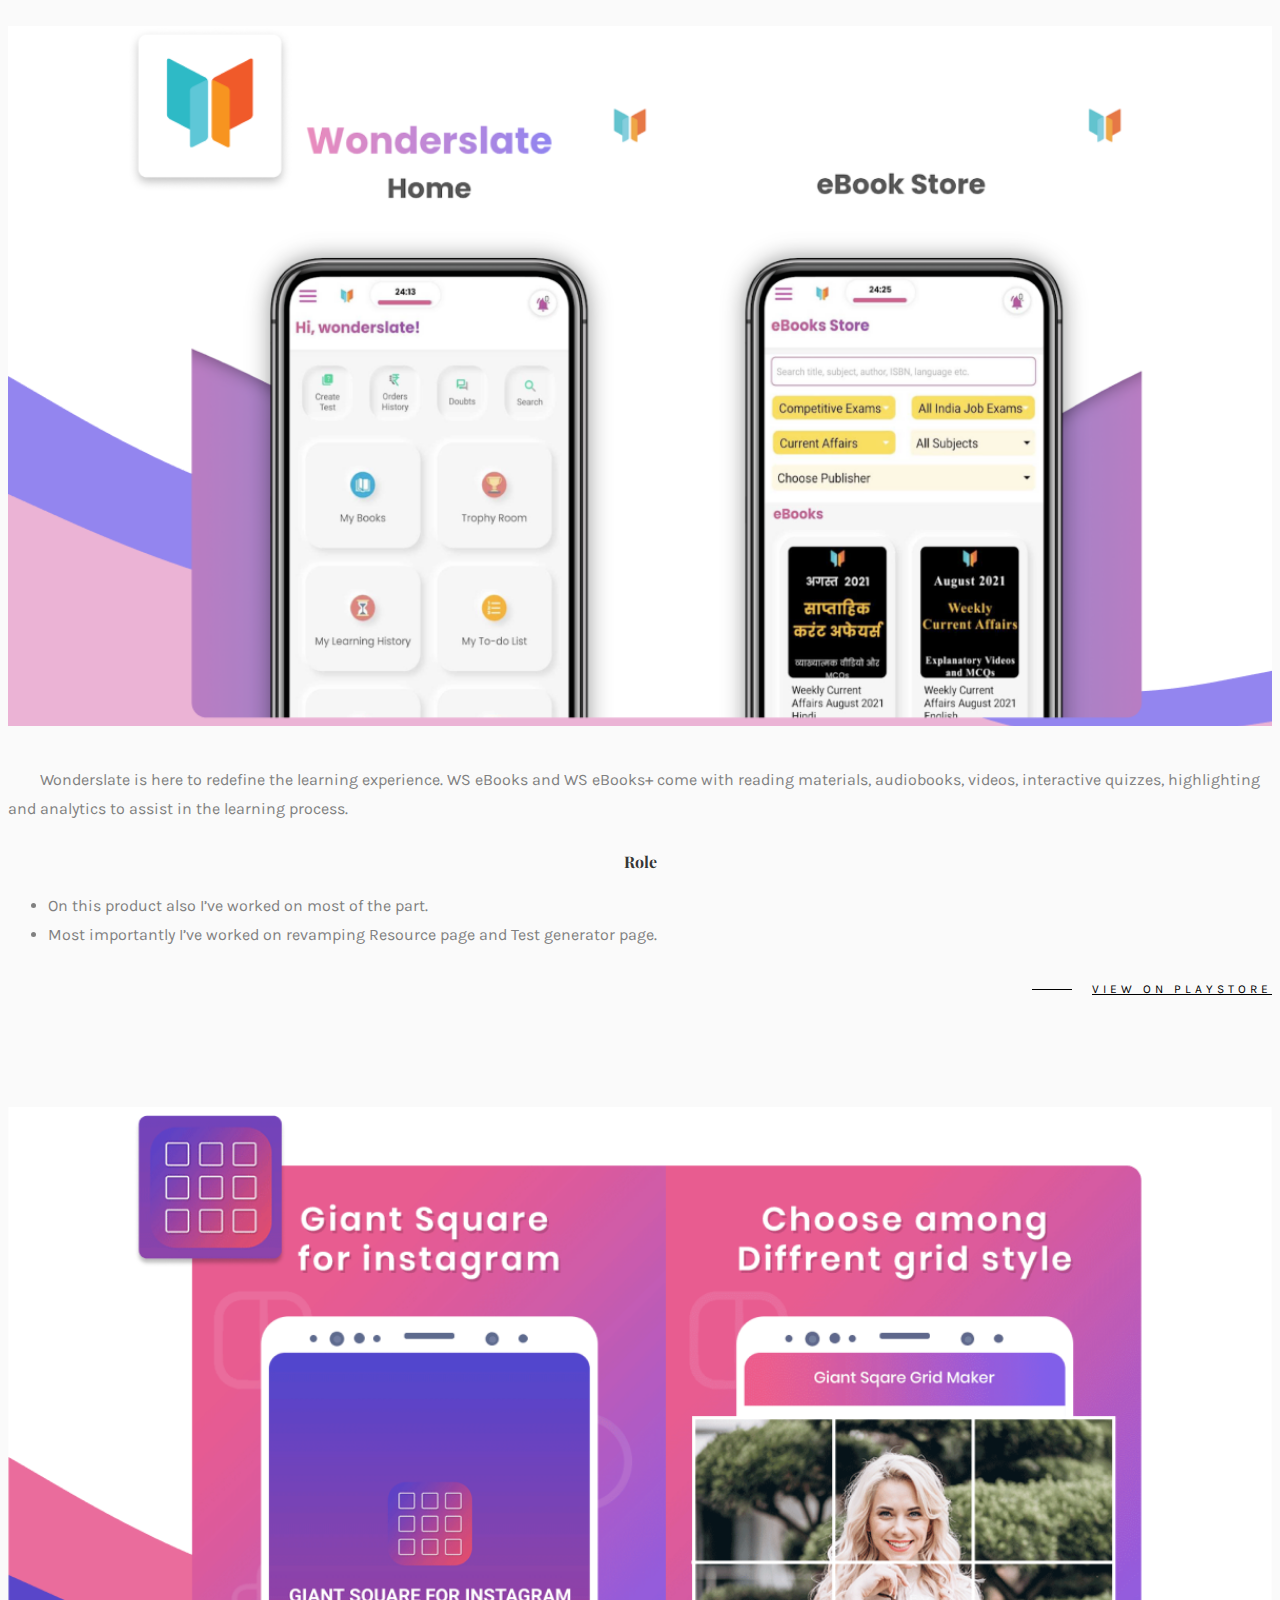
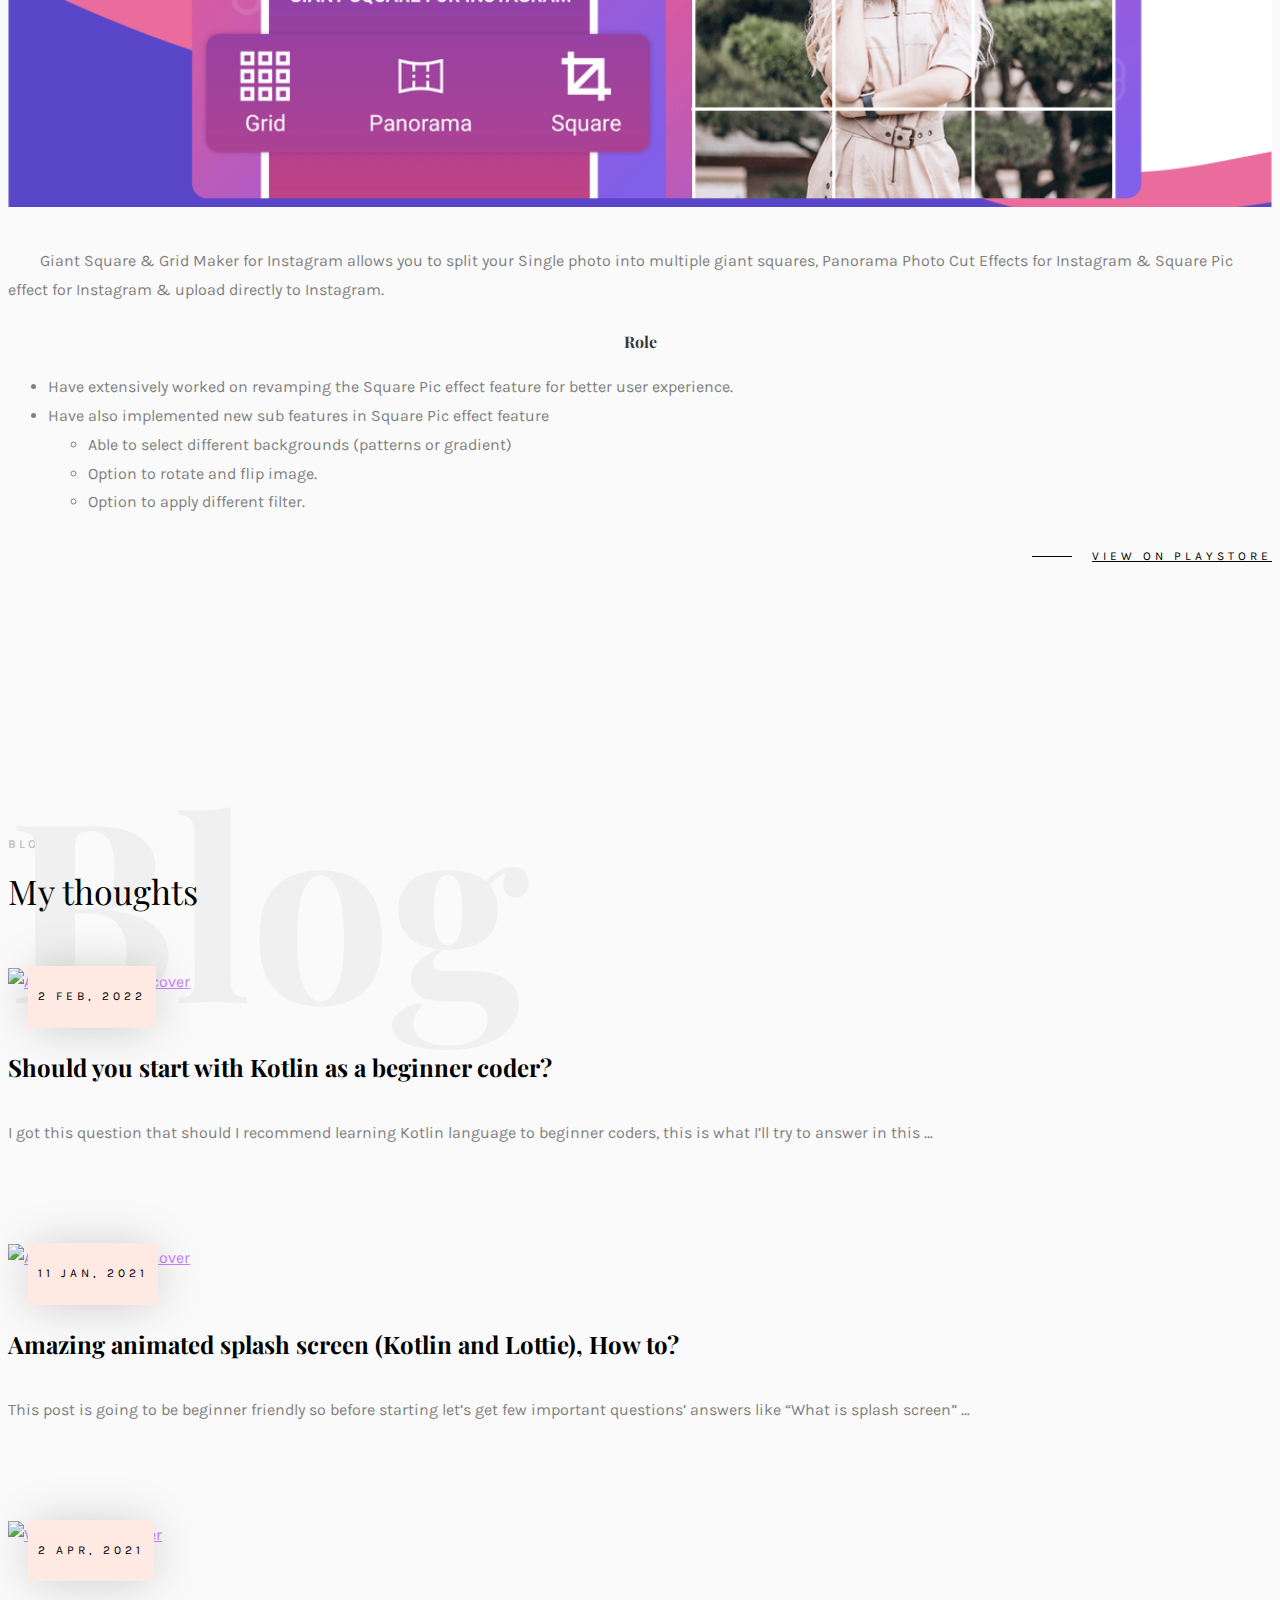
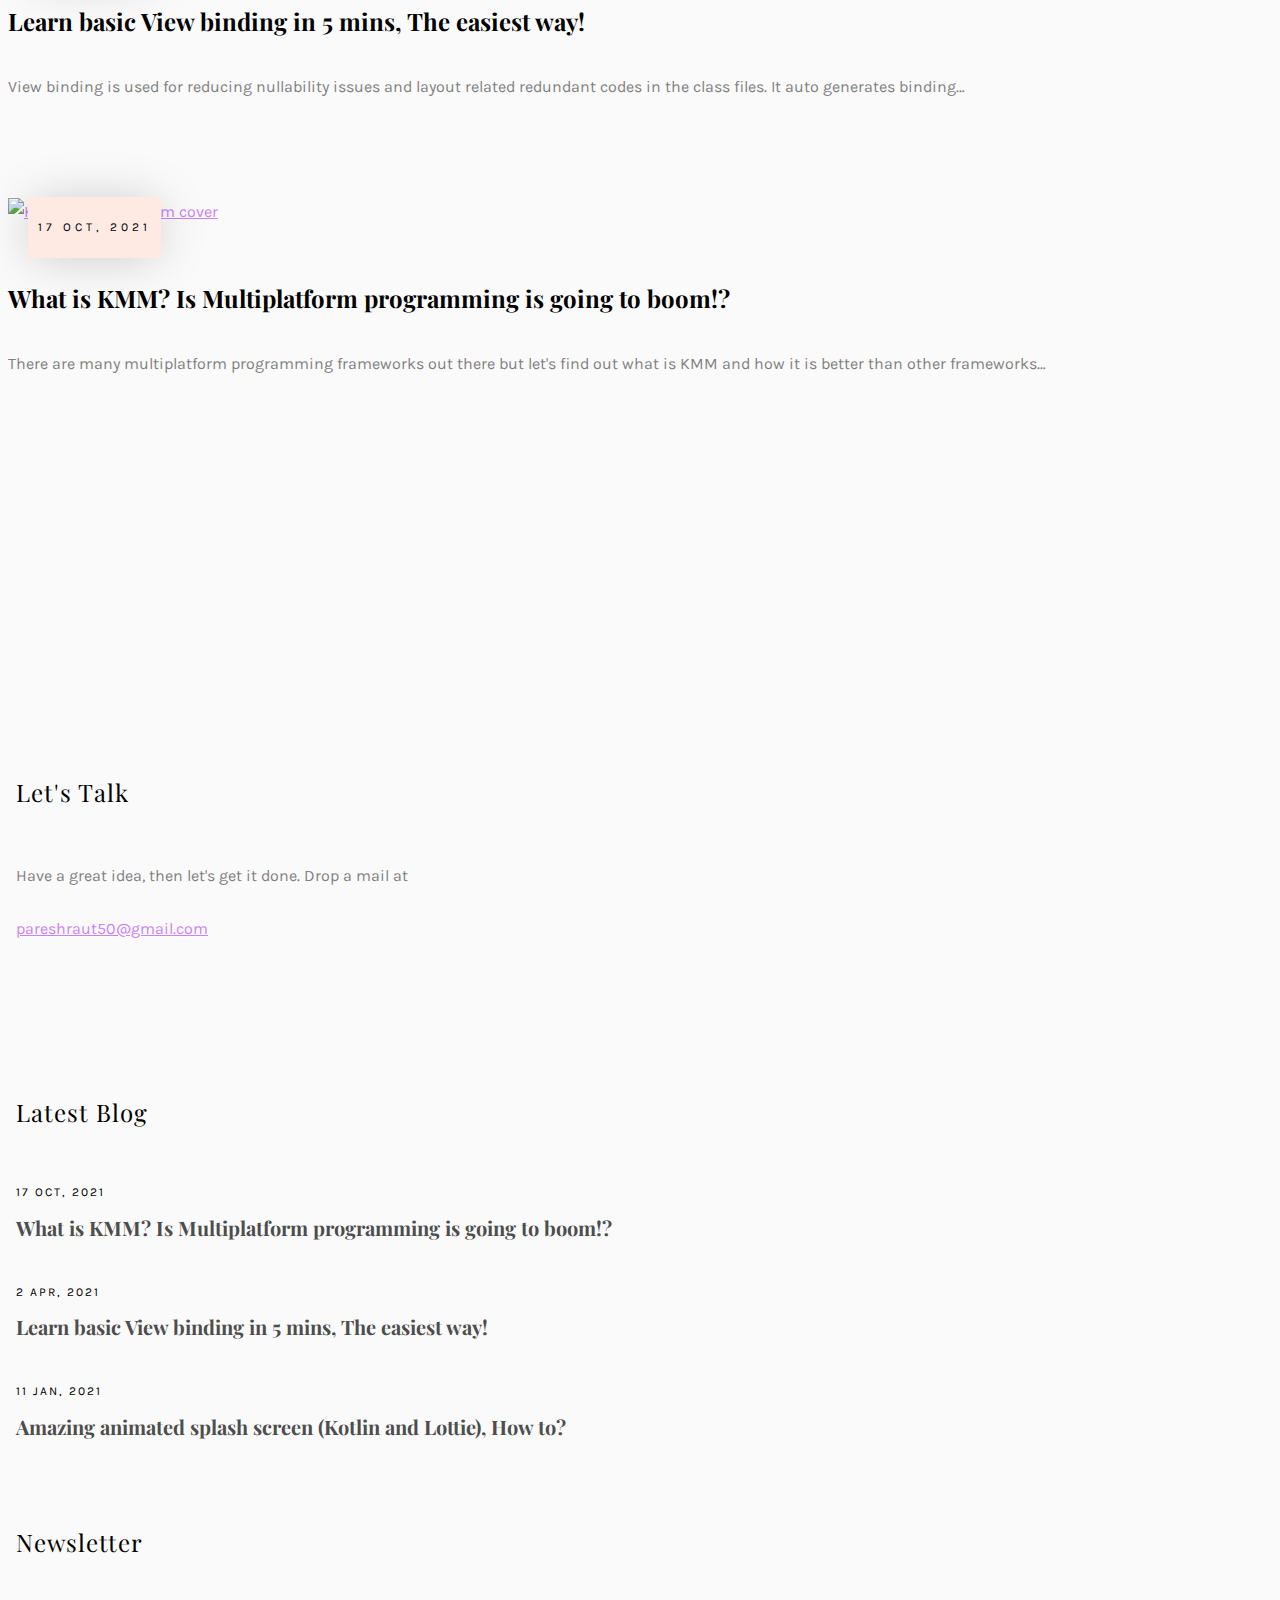
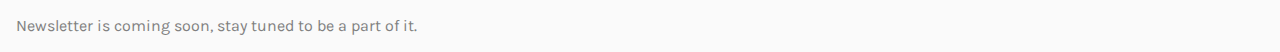
==== commit 5756058e: "Updated social links" ====
--- a/index.html
+++ b/index.html
@@ -89,7 +89,7 @@
 				<div class="row">
 					<div class="col-md-12">
 						<div class="colorlib-navbar-brand">
-							<a href="index.html"><img src="images/logo-dark.svg" style="height: 50%;" alt="image"></a>
+							<a href="index.html"><img class="header-logo" src="images/logo-dark.svg" alt="image"></a>
 						</div>
 						<a href="#" class="js-colorlib-nav-toggle colorlib-nav-toggle"><i></i></a>
 					</div>
@@ -124,8 +124,10 @@
 								<p>Android (Kotlin & JAVA) developer based in Bengaluru. Experience of 3+ years results in brief knowledge of Android components, which further helps me to design & deploy stable & maintainable app.</p>
 								<p class="colorlib-social-icons">
 									<a href="https://www.instagram.com/rex50.codes/" target="_blank"><i class="icon-instagram2"></i></a>
-									<a href="https://twitter.com/pareshraut50" target="_blank"><i class="icon-twitter2"></i></a>
-									<a href="https://www.behance.net/rex50" target="_blank"><i class="icon-behance"></i></a>
+									<a href="https://twitter.com/pareshraut50/" target="_blank"><i class="icon-twitter2"></i></a>
+									<a href="https://rex50.medium.com/" target="_blank"><i class="icon-file-text2"></i></a>
+									<a href="https://www.behance.net/rex50/" target="_blank"><i class="icon-behance"></i></a>
+									<a href="https://www.github.com/rex50/" target="_blank"><i class="icon-github"></i></a>
 								</p>
 								<p><a href="about.html" class="btn btn-primary btn-outline">More about me</a></p>
 							</div>
@@ -157,11 +159,11 @@
 					<div class="col-md-12">
 						<div class="work-entry animate-box">
 							<a href="https://play.google.com/store/apps/details?id=com.utkarshnew.android" target="_blank" class="work-img" style="background-image: url(images/Utkarsh.png);">
-								<div class="display-t">
+								<!-- <div class="display-t">
 									<div class="work-name">
 										<h2>Utkarsh</h2>
 									</div>
-								</div>
+								</div> -->
 							</a>
 							<div class="col-md-6 col-md-offset-3">
 								<div class="desc">
@@ -179,11 +181,11 @@
 					<div class="col-md-12">
 						<div class="work-entry animate-box">
 							<a href="https://play.google.com/store/apps/details?id=com.wonderslate.wonderpublish" target="_blank" class="work-img" style="background-image: url(images/Wonderslate.png);">
-								<div class="display-t">
+								<!-- <div class="display-t">
 									<div class="work-name">
 										<h2>Wonderslate</h2>
 									</div>
-								</div>
+								</div> -->
 							</a>
 							<div class="col-md-6 col-md-offset-3">
 								<div class="desc">
@@ -201,11 +203,11 @@
 					<div class="col-md-12">
 						<div class="work-entry animate-box">
 							<a href="https://play.google.com/store/apps/details?id=mws.photography.ninecutsquaregrid.forinstagram" target="_blank" class="work-img" style="background-image: url(images/Giant-Square.png);">
-								<div class="display-t">
+								<!-- <div class="display-t">
 									<div class="work-name">
 										<h2>Giant Square</h2>
 									</div>
-								</div>
+								</div> -->
 							</a>
 							<div class="col-md-6 col-md-offset-3">
 								<div class="desc">
@@ -252,8 +254,26 @@
 						<div class="item">
 							<div class="col-md-12">
 								<div class="article">
+									<a href="https://rex50.medium.com/should-you-start-with-kotlin-as-a-beginner-coder-1ea4e9c6169e" target="_blank" class="blog-img">
+										<img class="img-responsive" src="images/blog/img-blog-kotlin.png" alt="Animated splash cover">
+										<div class="overlay"></div>
+										<div class="link">
+											<span class="read">Read more</h2>
+										</div>
+									</a>
+									<div class="desc">
+										<span class="meta">2 Feb, 2022</span>
+										<h2><a href="https://rex50.medium.com/should-you-start-with-kotlin-as-a-beginner-coder-1ea4e9c6169e" target="_blank">Should you start with Kotlin as a beginner coder?</a></h2>
+										<p>I got this question that should I recommend learning Kotlin language to beginner coders, this is what I’ll try to answer in this …</p>
+									</div>
+								</div>
+							</div>
+						</div>
+						<div class="item">
+							<div class="col-md-12">
+								<div class="article">
 									<a href="https://rex50.medium.com/amazing-animated-splash-screen-kotlin-and-lottie-how-to-b98504005abf" target="_blank" class="blog-img">
-										<img class="img-responsive" src="images/img-blog-animated-splash.png" alt="Animated splash cover">
+										<img class="img-responsive" src="images/blog/img-blog-animated-splash.png" alt="Animated splash cover">
 										<div class="overlay"></div>
 										<div class="link">
 											<span class="read">Read more</h2>
@@ -271,7 +291,7 @@
 							<div class="col-md-12">
 								<div class="article">
 									<a href="https://rex50.medium.com/learn-basic-view-binding-in-5-mins-the-easiest-way-3126da896583" target="_blank" class="blog-img">
-										<img class="img-responsive" src="images/img-blog-view-binding.png" alt="View binding cover">
+										<img class="img-responsive" src="images/blog/img-blog-view-binding.png" alt="View binding cover">
 										<div class="overlay"></div>
 										<div class="link">
 											<span class="read">Read more</h2>
@@ -289,7 +309,7 @@
 							<div class="col-md-12">
 								<div class="article">
 									<a href="https://rex50.medium.com/what-is-kmm-is-multiplatform-programming-is-going-to-boom-efddf59059f5" target="_blank" class="blog-img">
-										<img class="img-responsive" src="images/img-blog-kmm.png" alt="Kotlin multiplatform cover">
+										<img class="img-responsive" src="images/blog/img-blog-kmm.png" alt="Kotlin multiplatform cover">
 										<div class="overlay"></div>
 										<div class="link">
 											<span class="read">Read more</h2>
--- a/css/style.css
+++ b/css/style.css
@@ -0,0 +1,1316 @@
+@font-face {
+  font-family: 'icomoon';
+  src: url("../fonts/icomoon/icomoon.eot?srf3rx");
+  src: url("../fonts/icomoon/icomoon.eot?srf3rx#iefix") format("embedded-opentype"), url("../fonts/icomoon/icomoon.ttf?srf3rx") format("truetype"), url("../fonts/icomoon/icomoon.woff?srf3rx") format("woff"), url("../fonts/icomoon/icomoon.svg?srf3rx#icomoon") format("svg");
+  font-weight: normal;
+  font-style: normal; }
+
+/* =======================================================
+*
+* 	Template Style 
+*	Edit this section
+*
+* ======================================================= */
+body {
+  font-family: "Karla", Arial, sans-serif;
+  line-height: 1.8;
+  font-size: 16px;
+  font-weight: 400;
+  background: #fafafa;
+  color: gray; }
+  body.menu-show {
+    overflow: hidden;
+    position: fixed;
+    height: 100%;
+    width: 100%; }
+
+#colorlib-wrapper {
+  height: 100%;
+  width: 100%;
+  overflow: hidden; }
+  #colorlib-wrapper > div {
+    width: 100%;
+    height: 100%;
+    overflow-y: hidden; }
+
+a {
+  color: #CA82F8;
+  -webkit-transition: 0.5s;
+  -o-transition: 0.5s;
+  transition: 0.5s; }
+  a:hover {
+    text-decoration: underline;
+    color: #CA82F8; }
+  a:focus, a:active {
+    outline: none; }
+
+p, span {
+  margin-bottom: 1.5em;
+  font-weight: 400;
+  font-family: "Karla", Arial, sans-serif; }
+
+ul, ol {
+  display: block;
+  margin-bottom: 1.5em; }
+
+span {
+  font-size: 18px;
+  color: rgba(114, 114, 114, 0.8); }
+
+h1, h2, h3, h4, h5, h6 {
+  color: rgba(0, 0, 0, 0.8);
+  font-family: "Playfair Display", Georgia, serif;
+  margin: 0 0 30px 0; }
+
+::-webkit-selection {
+  color: #fcfcfc;
+  background: #b7c2c2; }
+
+::-moz-selection {
+  color: #fcfcfc;
+  background: #b7c2c2; }
+
+::selection {
+  color: #fcfcfc;
+  background: #b7c2c2; }
+
+#colorlib-page {
+  position: relative;
+  -webkit-transition: all 0.8s cubic-bezier(0.175, 0.885, 0.32, 1.275);
+  -moz-transition: all 0.8s cubic-bezier(0.175, 0.885, 0.32, 1.275);
+  -ms-transition: all 0.8s cubic-bezier(0.175, 0.885, 0.32, 1.275);
+  -o-transition: all 0.8s cubic-bezier(0.175, 0.885, 0.32, 1.275);
+  transition: all 0.8s cubic-bezier(0.175, 0.885, 0.32, 1.275);
+  -webkit-transform: scale(1);
+  -moz-transform: scale(1);
+  -ms-transform: scale(1);
+  -o-transform: scale(1);
+  transform: scale(1); }
+  .menu-show #colorlib-page {
+    -webkit-transform: scale(0.99);
+    -moz-transform: scale(0.99);
+    -ms-transform: scale(0.99);
+    -o-transform: scale(0.99);
+    transform: scale(0.99);
+    position: relative; }
+    .menu-show #colorlib-page:after {
+      position: absolute;
+      top: 0;
+      bottom: 0;
+      left: 0;
+      right: 0;
+      content: '';
+      background: rgba(0, 0, 0, 0.4); }
+  @media screen and (max-width: 768px) {
+    #colorlib-page {
+      padding-top: 5em; } }
+
+#colorlib-main-nav {
+  position: absolute;
+  top: 0;
+  bottom: 0;
+  right: 0;
+  padding: 4em 40px 40px 40px;
+  width: 360px;
+  height: 100%;
+  background: white;
+  z-index: 1002;
+  text-align: center;
+  visibility: hidden;
+  opacity: 0;
+  -webkit-transition: opacity 0.8s cubic-bezier(0.175, 0.885, 0.32, 1.275);
+  -moz-transition: opacity 0.8s cubic-bezier(0.175, 0.885, 0.32, 1.275);
+  -ms-transition: opacity 0.8s cubic-bezier(0.175, 0.885, 0.32, 1.275);
+  -o-transition: opacity 0.8s cubic-bezier(0.175, 0.885, 0.32, 1.275);
+  transition: opacity 0.8s cubic-bezier(0.175, 0.885, 0.32, 1.275);
+  overflow-y: scroll; }
+  @media screen and (max-width: 768px) {
+    #colorlib-main-nav {
+      width: 300px; } }
+  #colorlib-main-nav .colorlib-nav-toggle {
+    position: absolute;
+    top: 5px;
+    right: 40px;
+    padding: 20px;
+    height: 44px;
+    width: 44px;
+    background: rgba(0, 0, 0, 0.05);
+    line-height: 0;
+    padding: 0 !important;
+    visibility: hidden;
+    opacity: 0;
+    -webkit-border-radius: 2px;
+    -moz-border-radius: 2px;
+    -ms-border-radius: 2px;
+    border-radius: 2px;
+    -webkit-transition: 0.3s;
+    -o-transition: 0.3s;
+    transition: 0.3s; }
+    #colorlib-main-nav .colorlib-nav-toggle i {
+      top: 18px !important;
+      left: 0 !important;
+      margin: 0 !important;
+      padding: 0 !important;
+      line-height: 0;
+      text-indent: 0; }
+    #colorlib-main-nav .colorlib-nav-toggle.show {
+      visibility: visible;
+      opacity: 1; }
+    #colorlib-main-nav .colorlib-nav-toggle:hover {
+      background: black; }
+      #colorlib-main-nav .colorlib-nav-toggle:hover i::before, #colorlib-main-nav .colorlib-nav-toggle:hover i::after {
+        content: '';
+        width: 20px;
+        height: 1px;
+        background: #fff;
+        position: absolute;
+        left: 0; }
+  .menu-show #colorlib-main-nav {
+    visibility: visible;
+    opacity: 1; }
+  #colorlib-main-nav ul {
+    padding: 0;
+    margin: 0 0 3em 0; }
+    @media screen and (max-width: 768px) {
+      #colorlib-main-nav ul {
+        padding: 20px 0 0 0; } }
+    #colorlib-main-nav ul li {
+      padding: 0;
+      margin: 0;
+      list-style: none;
+      text-align: left; }
+      #colorlib-main-nav ul li a {
+        display: block;
+        color: black;
+        font-size: 14px;
+        padding: 10px 0;
+        text-transform: uppercase;
+        font-weight: 400; }
+        @media screen and (max-width: 768px) {
+          #colorlib-main-nav ul li a {
+            font-size: 16px; } }
+        #colorlib-main-nav ul li a:hover, #colorlib-main-nav ul li a:active, #colorlib-main-nav ul li a:focus {
+          color: black;
+          outline: none;
+          text-decoration: none; }
+      #colorlib-main-nav ul li.active a {
+        color: #CA82F8; }
+  #colorlib-main-nav .form-group {
+    margin-bottom: 40px;
+    position: relative;
+    width: 100%; }
+    @media screen and (max-width: 480px) {
+      #colorlib-main-nav .form-group {
+        width: 100%; } }
+    #colorlib-main-nav .form-group input::-webkit-input-placeholder {
+      color: #333333; }
+    #colorlib-main-nav .form-group input::-moz-input-placeholder {
+      color: #333333; }
+    #colorlib-main-nav .form-group input::-ms-input-placeholder {
+      color: #333333; }
+    #colorlib-main-nav .form-group input::-o-input-placeholder {
+      color: #333333; }
+    #colorlib-main-nav .form-group input::input-placeholder {
+      color: #333333; }
+  #colorlib-main-nav #search {
+    font-size: 14px;
+    width: 100%;
+    padding-right: 3em;
+    border: none;
+    border: 2px solid #f2f2f2;
+    background: #fafafa;
+    color: #333333 !important; }
+  #colorlib-main-nav button {
+    position: absolute;
+    top: 0;
+    right: -4px;
+    -webkit-border-radius: 0;
+    -moz-border-radius: 0;
+    -ms-border-radius: 0;
+    border-radius: 0;
+    background: #CA82F8;
+    color: #fff;
+    border: none;
+    padding: 16px; }
+  #colorlib-main-nav #email {
+    font-size: 18px;
+    width: 100%;
+    border: none;
+    border: 2px solid #fff;
+    background: #fff;
+    color: #333333 !important; }
+  #colorlib-main-nav .gallery {
+    float: left;
+    width: 50%;
+    height: 150px;
+    position: relative;
+    display: table;
+    z-index: 0;
+    text-decoration: none; }
+    @media screen and (max-width: 768px) {
+      #colorlib-main-nav .gallery {
+        width: 25%; } }
+    @media screen and (max-width: 480px) {
+      #colorlib-main-nav .gallery {
+        width: 50%; } }
+    #colorlib-main-nav .gallery:after {
+      position: absolute;
+      top: 0;
+      left: 0;
+      right: 0;
+      bottom: 0;
+      content: '';
+      background: rgba(0, 0, 0, 0.3);
+      opacity: 0;
+      z-index: -1;
+      -webkit-transition: 0.3s;
+      -o-transition: 0.3s;
+      transition: 0.3s; }
+    #colorlib-main-nav .gallery span {
+      display: table-cell;
+      vertical-align: middle;
+      height: 150px;
+      opacity: 0;
+      -webkit-transition: 1s;
+      -o-transition: 1s;
+      transition: 1s; }
+      #colorlib-main-nav .gallery span i {
+        color: #fff;
+        font-size: 20px; }
+    #colorlib-main-nav .gallery:hover:after, #colorlib-main-nav .gallery:focus:after {
+      opacity: 1; }
+    #colorlib-main-nav .gallery:hover span, #colorlib-main-nav .gallery:focus span {
+      opacity: 1; }
+
+header {
+  padding: 2em 0;
+  position: absolute;
+  top: 0;
+  left: 0;
+  right: 0;
+  z-index: 9;
+  margin: 0 auto; }
+  @media screen and (max-width: 768px) {
+    header {
+      padding: 2em 0; } }
+  header .colorlib-navbar-brand {
+    float: left; }
+    header .colorlib-navbar-brand .colorlib-logo {
+      font-size: 20px;
+      text-transform: uppercase;
+      color: #000;
+      font-weight: 400;
+      letter-spacing: 5px;
+      padding: 7px;
+      border: 1px solid #000;
+      display: block;
+      text-align: center;
+      background: #000; }
+      header .colorlib-navbar-brand .colorlib-logo span {
+        display: block;
+        margin-bottom: 0;
+        line-height: 1.2;
+        color: #fff; }
+      header .colorlib-navbar-brand .colorlib-logo:hover {
+        text-decoration: none !important; }
+      header .colorlib-navbar-brand .colorlib-logo:active, header .colorlib-navbar-brand .colorlib-logo:focus {
+        outline: none;
+        text-decoration: none; }
+
+#colorlib-services,
+#colorlib-contact,
+#colorlib-work,
+#colorlib-blog,
+#colorlib-testimony,
+#colorlib-progress,
+#colorlib-contact,
+#colorlib-about {
+  padding: 10em 0;
+  clear: both;
+  position: relative; }
+  @media screen and (max-width: 768px) {
+    #colorlib-services,
+    #colorlib-contact,
+    #colorlib-work,
+    #colorlib-blog,
+    #colorlib-testimony,
+    #colorlib-progress,
+    #colorlib-contact,
+    #colorlib-about {
+      padding: 5em 0; } }
+
+.rotate {
+  position: absolute;
+  top: .4em;
+  left: -50px; }
+  .rotate .heading {
+    font-family: "Karla", Arial, sans-serif;
+    font-size: 14px;
+    text-transform: uppercase;
+    letter-spacing: 1em;
+    -webkit-transform: rotate(90deg);
+    -moz-transform: rotate(90deg);
+    -ms-transform: rotate(90deg);
+    -o-transform: rotate(90deg);
+    transform: rotate(90deg);
+    -webkit-transform-origin: left top 0;
+    -moz-transform-origin: left top 0;
+    -ms-transform-origin: left top 0;
+    -o-transform-origin: left top 0;
+    transform-origin: left top 0;
+    position: relative; }
+    .rotate .heading:after {
+      position: absolute;
+      top: 8px;
+      right: -40px;
+      content: '';
+      background: #000;
+      width: 40px;
+      height: 1px; }
+
+.about-desc {
+  padding-top: 3em; }
+  .about-desc h2 {
+    line-height: 1.3; }
+    .about-desc h2 span {
+      display: block;
+      margin-bottom: 0;
+      color: #000;
+      font-size: 50px;
+      font-family: "Playfair Display", Georgia, serif; }
+  .about-desc .desc {
+    padding-left: 6em;
+    position: relative; }
+  .about-desc .rotate {
+    position: absolute;
+    top: 7px;
+    left: 30px; }
+    .about-desc .rotate .heading {
+      font-family: "Karla", Arial, sans-serif;
+      font-size: 14px;
+      text-transform: uppercase;
+      letter-spacing: 1em;
+      -webkit-transform: rotate(90deg);
+      -moz-transform: rotate(90deg);
+      -ms-transform: rotate(90deg);
+      -o-transform: rotate(90deg);
+      transform: rotate(90deg);
+      -webkit-transform-origin: left top 0;
+      -ms-transform-origin: left top 0;
+      transform-origin: left top 0;
+      position: relative; }
+      .about-desc .rotate .heading:after {
+        position: absolute;
+        top: 8px;
+        right: -40px;
+        content: '';
+        background: #000;
+        width: 40px;
+        height: 1px; }
+
+.bold {
+  position: absolute;
+  top: 0;
+  left: 0;
+  right: 0;
+  font-size: 250px;
+  color: #f0f0f0;
+  font-weight: 700; }
+  @media screen and (max-width: 768px) {
+    .bold {
+      font-size: 60px; } }
+
+.intro-heading {
+  margin-bottom: 3em; }
+  .intro-heading h2 {
+    font-size: 34px;
+    font-weight: 400;
+    line-height: 1.5;
+    margin-bottom: 1.5em;
+    color: #000;
+    position: relative; }
+  .intro-heading span {
+    display: block;
+    text-transform: uppercase;
+    font-size: 12px;
+    letter-spacing: 3px;
+    margin-bottom: 10px;
+    color: #bfbfbf;
+    font-weight: 600; }
+
+.services-img,
+.work-img,
+.gallery {
+  background-size: cover;
+  background-position: center center;
+  background-repeat: no-repeat;
+  position: relative; }
+
+.progress-head {
+  font-size: 22px; }
+
+.progress {
+  width: 150px;
+  height: 150px;
+  line-height: 150px;
+  background: none;
+  margin: 0 auto;
+  -webkit-box-shadow: none;
+  box-shadow: none;
+  position: relative; }
+
+.progress:after {
+  content: "";
+  width: 100%;
+  height: 100%;
+  border-radius: 50%;
+  border: 2px solid #fff;
+  position: absolute;
+  top: 0;
+  left: 0; }
+
+.progress > span {
+  width: 50%;
+  height: 100%;
+  overflow: hidden;
+  position: absolute;
+  top: 0;
+  z-index: 1; }
+
+.progress .progress-left {
+  left: 0; }
+
+.progress .progress-bar {
+  width: 100%;
+  height: 100%;
+  background: none;
+  border-width: 2px;
+  border-style: solid;
+  position: absolute;
+  top: 0;
+  border: 1px solid #000; }
+
+.progress .progress-left .progress-bar {
+  left: 100%;
+  border-top-right-radius: 80px;
+  border-bottom-right-radius: 80px;
+  border-left: 0;
+  -webkit-transform-origin: center left;
+  -ms-transform-origin: center left;
+  transform-origin: center left; }
+
+.progress .progress-right {
+  right: 0; }
+
+.progress .progress-right .progress-bar {
+  left: -100%;
+  border-top-left-radius: 80px;
+  border-bottom-left-radius: 80px;
+  border-right: 0;
+  -webkit-transform-origin: center right;
+  -ms-transform-origin: center right;
+  transform-origin: center right;
+  -webkit-animation: loading-1 1.8s linear forwards;
+  animation: loading-1 1.8s linear forwards; }
+
+.progress .progress-value {
+  width: 85%;
+  height: 85%;
+  border-radius: 50%;
+  font-size: 32px;
+  line-height: 125px;
+  text-align: center;
+  position: absolute;
+  top: 7.5%;
+  left: 7.5%; }
+
+.progress.blue .progress-bar {
+  border-color: #049dff; }
+
+.progress.blue .progress-value {
+  color: #049dff; }
+
+.progress.blue .progress-left .progress-bar {
+  -webkit-animation: loading-2 1.5s linear forwards 1.8s;
+  animation: loading-2 1.5s linear forwards 1.8s; }
+
+.progress.yellow .progress-bar {
+  border-color: #fdba04; }
+
+.progress.yellow .progress-value {
+  color: #fdba04; }
+
+.progress.yellow .progress-left .progress-bar {
+  -webkit-animation: loading-3 1s linear forwards 1.8s;
+  animation: loading-3 1s linear forwards 1.8s; }
+
+.progress.pink .progress-bar {
+  border-color: #ed687c; }
+
+.progress.pink .progress-value {
+  color: #ed687c; }
+
+.progress.pink .progress-left .progress-bar {
+  -webkit-animation: loading-4 0.4s linear forwards 1.8s;
+  animation: loading-4 0.4s linear forwards 1.8s; }
+
+.progress.green .progress-bar {
+  border-color: #1abc9c; }
+
+.progress.green .progress-value {
+  color: #1abc9c; }
+
+.progress.green .progress-left .progress-bar {
+  -webkit-animation: loading-5 1.2s linear forwards 1.8s;
+  animation: loading-5 1.2s linear forwards 1.8s; }
+
+@-webkit-keyframes loading-1 {
+  0% {
+    -webkit-transform: rotate(0deg);
+    transform: rotate(0deg); }
+  100% {
+    -webkit-transform: rotate(180deg);
+    transform: rotate(180deg); } }
+
+@keyframes loading-1 {
+  0% {
+    -webkit-transform: rotate(0deg);
+    transform: rotate(0deg); }
+  100% {
+    -webkit-transform: rotate(180deg);
+    transform: rotate(180deg); } }
+
+@-webkit-keyframes loading-2 {
+  0% {
+    -webkit-transform: rotate(0deg);
+    transform: rotate(0deg); }
+  100% {
+    -webkit-transform: rotate(150deg);
+    transform: rotate(150deg); } }
+
+@keyframes loading-2 {
+  0% {
+    -webkit-transform: rotate(0deg);
+    transform: rotate(0deg); }
+  100% {
+    -webkit-transform: rotate(150deg);
+    transform: rotate(150deg); } }
+
+@-webkit-keyframes loading-3 {
+  0% {
+    -webkit-transform: rotate(0deg);
+    transform: rotate(0deg); }
+  100% {
+    -webkit-transform: rotate(135deg);
+    transform: rotate(135deg); } }
+
+@keyframes loading-3 {
+  0% {
+    -webkit-transform: rotate(0deg);
+    transform: rotate(0deg); }
+  100% {
+    -webkit-transform: rotate(135deg);
+    transform: rotate(135deg); } }
+
+@-webkit-keyframes loading-4 {
+  0% {
+    -webkit-transform: rotate(0deg);
+    transform: rotate(0deg); }
+  100% {
+    -webkit-transform: rotate(90deg);
+    transform: rotate(90deg); } }
+
+@keyframes loading-4 {
+  0% {
+    -webkit-transform: rotate(0deg);
+    transform: rotate(0deg); }
+  100% {
+    -webkit-transform: rotate(90deg);
+    transform: rotate(90deg); } }
+
+@-webkit-keyframes loading-5 {
+  0% {
+    -webkit-transform: rotate(0deg);
+    transform: rotate(0deg); }
+  100% {
+    -webkit-transform: rotate(125deg);
+    transform: rotate(125deg); } }
+
+@keyframes loading-5 {
+  0% {
+    -webkit-transform: rotate(0deg);
+    transform: rotate(0deg); }
+  100% {
+    -webkit-transform: rotate(125deg);
+    transform: rotate(125deg); } }
+
+@media only screen and (max-width: 990px) {
+  .progress {
+    margin-bottom: 20px; } }
+
+.services-flex {
+  display: -webkit-box;
+  display: -moz-box;
+  display: -ms-flexbox;
+  display: -webkit-flex;
+  display: flex;
+  -ms-flex-wrap: wrap;
+  flex-wrap: wrap;
+  -webkit-flex-wrap: wrap;
+  -moz-flex-wrap: wrap;
+  width: 100%; }
+  .services-flex .one-third {
+    width: 55%;
+    padding: 3em 2em 3em 0; }
+  .services-flex .one-forth {
+    width: 45%; }
+    .services-flex .one-forth .one-third, .services-flex .one-forth .one-forth {
+      display: inline-block; }
+      @media screen and (max-width: 768px) {
+        .services-flex .one-forth .one-third, .services-flex .one-forth .one-forth {
+          height: 400px; } }
+  .services-flex .one-third, .services-flex .one-forth {
+    display: inline-block; }
+    @media screen and (max-width: 768px) {
+      .services-flex .one-third, .services-flex .one-forth {
+        width: 100%;
+        display: block; } }
+
+.services {
+  margin-bottom: 4em; }
+  .services h3 {
+    font-family: "Karla", Arial, sans-serif;
+    font-size: 16px;
+    text-transform: uppercase;
+    font-weight: 700; }
+  .services ul li {
+    list-style: none;
+    margin-bottom: 10px; }
+    .services ul li::before {
+      content: '\2022';
+      color: #000;
+      display: inline-block;
+      width: 1em;
+      margin-left: -1em; }
+
+.work-entry {
+  display: block;
+  margin-bottom: 5em;
+  width: 100%;
+  float: left; }
+  .work-entry .work-img {
+    width: 100%;
+    height: 700px;
+    margin-bottom: 40px;
+    display: table;
+    text-align: center;
+    text-decoration: none; }
+    .work-entry .work-img .display-t {
+      display: table-cell;
+      vertical-align: middle;
+      height: 700px;
+      position: relative;
+      z-index: 0; }
+      .work-entry .work-img .display-t:after {
+        position: absolute;
+        top: 0;
+        left: 0;
+        right: 0;
+        bottom: 0;
+        content: '';
+        background: rgba(0, 0, 0, 0.4);
+        z-index: -1;
+        opacity: 0;
+        -webkit-transition: 0.3s;
+        -o-transition: 0.3s;
+        transition: 0.3s; }
+      .work-entry .work-img .display-t .work-name {
+        display: inline-block;
+        padding: 4em 3em;
+        background: #fff;
+        -webkit-box-shadow: 0px 2px 49px -4px rgba(0, 0, 0, 0.21);
+        -moz-box-shadow: 0px 2px 49px -4px rgba(0, 0, 0, 0.21);
+        -ms-box-shadow: 0px 2px 49px -4px rgba(0, 0, 0, 0.21);
+        -o-box-shadow: 0px 2px 49px -4px rgba(0, 0, 0, 0.21);
+        box-shadow: 0px 2px 49px -4px rgba(0, 0, 0, 0.21);
+        z-index: 1;
+        -webkit-transition: 0.3s;
+        -o-transition: 0.3s;
+        transition: 0.3s; }
+        .work-entry .work-img .display-t .work-name h2 {
+          margin: 0;
+          -webkit-transition: 0.3s;
+          -o-transition: 0.3s;
+          transition: 0.3s; }
+    .work-entry .work-img:hover .display-t:after {
+      opacity: 1; }
+    .work-entry .work-img:hover .display-t .work-name {
+      padding: 4.5em 3.5em; }
+      .work-entry .work-img:hover .display-t .work-name h2 {
+        font-size: 34px; }
+    @media screen and (max-width: 768px) {
+      .work-entry .work-img {
+        height: 400px; }
+        .work-entry .work-img .display-t {
+          height: 400px; } }
+  .work-entry .desc .read {
+    text-align: right; }
+    .work-entry .desc .read a {
+      color: #000;
+      text-transform: uppercase;
+      letter-spacing: 4px;
+      font-size: 12px;
+      position: relative; }
+      .work-entry .desc .read a:after {
+        position: absolute;
+        top: 7px;
+        left: -60px;
+        right: 0;
+        content: '';
+        width: 40px;
+        height: 1px;
+        background: #000; }
+        .work-entry .desc h4 {
+          margin: 20px 0 10px 0;
+          text-align: center;
+        }
+
+.tech-logo {
+  margin-bottom: 10%;
+}
+.header-logo {
+  height: 50px;
+}
+#colorlib-blog .owl-carousel {
+  z-index: 0; }
+
+#colorlib-blog .owl-carousel .owl-stage-outer {
+  z-index: -1; }
+
+#colorlib-blog .owl-theme .owl-controls {
+  margin-top: -10px;
+  z-index: 1;
+  position: absolute;
+  top: -40px;
+  left: 0;
+  right: 0;
+  margin-top: -30px; }
+
+#colorlib-blog .owl-theme .owl-controls .owl-nav [class*=owl-] {
+  -webkit-transition: 0.3s;
+  -o-transition: 0.3s;
+  transition: 0.3s;
+  -webkit-border-radius: 1px;
+  -moz-border-radius: 1px;
+  -ms-border-radius: 1px;
+  border-radius: 1px;
+  background: transparent;
+  background: #fff;
+  padding: 5px 5px;
+  opacity: 1; }
+  #colorlib-blog .owl-theme .owl-controls .owl-nav [class*=owl-] .owl-direction {
+    background: transparent;
+    color: #000;
+    -webkit-box-shadow: none;
+    box-shadow: none;
+    border: none; }
+
+.article {
+  display: block;
+  margin-bottom: 6em; }
+  .article .blog-img {
+    margin-bottom: 50px;
+    display: block;
+    position: relative;
+    overflow: hidden;
+    width: 100%; }
+    .article .blog-img img {
+      position: relative;
+      max-width: 100%;
+      -webkit-transform: scale(1);
+      -moz-transform: scale(1);
+      -ms-transform: scale(1);
+      -o-transform: scale(1);
+      transform: scale(1);
+      -webkit-transition: 0.7s;
+      -o-transition: 0.7s;
+      transition: 0.7s; }
+    .article .blog-img .overlay {
+      position: absolute;
+      top: 0;
+      left: 0;
+      right: 0;
+      bottom: 0;
+      background: rgba(0, 0, 0, 0.6);
+      opacity: 0;
+      -webkit-transition: 0.3s;
+      -o-transition: 0.3s;
+      transition: 0.3s; }
+    .article .blog-img .link {
+      position: absolute;
+      bottom: 0;
+      left: 90%;
+      display: table;
+      width: 100%;
+      opacity: 0;
+      -webkit-transition: 0.7s;
+      -o-transition: 0.7s;
+      transition: 0.7s; }
+      .article .blog-img .link .read {
+        display: table-cell;
+        vertical-align: middle;
+        font-family: "Karla", Arial, sans-serif;
+        color: #fff;
+        font-size: 12px;
+        text-transform: uppercase;
+        letter-spacing: 5px;
+        -webkit-transform: rotate(-90deg);
+        -moz-transform: rotate(-90deg);
+        -ms-transform: rotate(-90deg);
+        -o-transform: rotate(-90deg);
+        transform: rotate(-90deg);
+        -webkit-transform-origin: 0;
+        -ms-transform-origin: 0;
+        transform-origin: 0;
+        position: relative; }
+        .article .blog-img .link .read:after {
+          position: absolute;
+          top: 10px;
+          left: -50px;
+          content: '';
+          background: #fff;
+          width: 40px;
+          height: 1px; }
+    .article .blog-img:hover .overlay {
+      opacity: 1; }
+    .article .blog-img:hover .link {
+      opacity: 1;
+      bottom: 50px; }
+    .article .blog-img:hover img {
+      -webkit-transform: scale(1.1);
+      -moz-transform: scale(1.1);
+      -ms-transform: scale(1.1);
+      -o-transform: scale(1.1);
+      transform: scale(1.1); }
+  .article .desc {
+    position: relative; }
+    .article .desc .meta {
+      position: absolute;
+      top: -80px;
+      left: 20px;
+      background: #FFE9E3;
+      color: #000;
+      padding: 20px 10px;
+      font-size: 12px;
+      text-transform: uppercase;
+      letter-spacing: 4px;
+      -webkit-transition: 1s;
+      -o-transition: 1s;
+      transition: 1s;
+      -webkit-box-shadow: 0px 2px 49px -4px rgba(0, 0, 0, 0.21);
+      -moz-box-shadow: 0px 2px 49px -4px rgba(0, 0, 0, 0.21);
+      -ms-box-shadow: 0px 2px 49px -4px rgba(0, 0, 0, 0.21);
+      -o-box-shadow: 0px 2px 49px -4px rgba(0, 0, 0, 0.21);
+      box-shadow: 0px 2px 49px -4px rgba(0, 0, 0, 0.21); }
+    .article .desc h2 {
+      font-size: 24px; }
+      .article .desc h2 a {
+        text-decoration: none;
+        color: #000; }
+  .article:hover .meta {
+    background: #fff; }
+
+#colorlib-testimony .owl-theme .owl-dots .owl-dot.active span,
+#colorlib-testimony .owl-theme .owl-dots .owl-dot:hover span {
+  height: 3px;
+  background: #000; }
+
+#colorlib-testimony .owl-theme .owl-dots .owl-dot span {
+  width: 30px;
+  height: 2px;
+  background: #e6e6e6;
+  -webkit-border-radius: 0;
+  -moz-border-radius: 0;
+  -ms-border-radius: 0;
+  border-radius: 0; }
+
+.testimony blockquote {
+  border: none; }
+  .testimony blockquote p {
+    font-family: "Playfair Display", Georgia, serif;
+    color: #000;
+    font-size: 30px; }
+  .testimony blockquote span {
+    font-family: "Playfair Display", Georgia, serif;
+    color: #000;
+    font-size: 30px; }
+
+.f-entry {
+  position: relative;
+  margin-bottom: 40px; }
+  .f-entry .desc h3 {
+    font-size: 20px;
+    line-height: 1.4;
+    margin-bottom: 10px; }
+    .f-entry .desc h3 a {
+      color: #4d4d4d;
+      text-decoration: none; }
+  .f-entry .desc span {
+    color: #000;
+    font-size: 12px;
+    text-transform: uppercase;
+    letter-spacing: 2px;
+    display: block;
+    margin-bottom: 10px; }
+
+.btn {
+  margin-right: 4px;
+  margin-bottom: 4px;
+  font-size: 13px !important;
+  font-weight: 400;
+  text-transform: uppercase;
+  letter-spacing: 2px;
+  -webkit-border-radius: 1px;
+  -moz-border-radius: 1px;
+  -ms-border-radius: 1px;
+  border-radius: 1px;
+  -webkit-transition: 0.5s;
+  -o-transition: 0.5s;
+  transition: 0.5s;
+  padding: 8px 20px; }
+  .btn.btn-md {
+    padding: 8px 20px !important; }
+  .btn.btn-lg {
+    padding: 18px 36px !important; }
+  .btn:hover, .btn:active, .btn:focus {
+    -webkit-box-shadow: none !important;
+    box-shadow: none !important;
+    outline: none !important; }
+
+.btn-primary {
+  background: #CA82F8;
+  color: #fff;
+  border: 2px solid #CA82F8; }
+  .btn-primary:hover, .btn-primary:focus, .btn-primary:active {
+    background: #d49af9 !important;
+    border-color: #d49af9 !important; }
+  .btn-primary.btn-outline {
+    background: transparent;
+    color: #4d4d4d;
+    border: 1px solid #d9d9d9; }
+    .btn-primary.btn-outline:hover, .btn-primary.btn-outline:focus, .btn-primary.btn-outline:active {
+      background: #CA82F8;
+      color: #fff; }
+
+.btn-success {
+  background: #5cb85c;
+  color: #fff;
+  border: 2px solid #5cb85c; }
+  .btn-success:hover, .btn-success:focus, .btn-success:active {
+    background: #4cae4c !important;
+    border-color: #4cae4c !important; }
+  .btn-success.btn-outline {
+    background: transparent;
+    color: #5cb85c;
+    border: 2px solid #5cb85c; }
+    .btn-success.btn-outline:hover, .btn-success.btn-outline:focus, .btn-success.btn-outline:active {
+      background: #5cb85c;
+      color: #fff; }
+
+.btn-info {
+  background: #5bc0de;
+  color: #fff;
+  border: 2px solid #5bc0de; }
+  .btn-info:hover, .btn-info:focus, .btn-info:active {
+    background: #46b8da !important;
+    border-color: #46b8da !important; }
+  .btn-info.btn-outline {
+    background: transparent;
+    color: #5bc0de;
+    border: 2px solid #5bc0de; }
+    .btn-info.btn-outline:hover, .btn-info.btn-outline:focus, .btn-info.btn-outline:active {
+      background: #5bc0de;
+      color: #fff; }
+
+.btn-warning {
+  background: #f0ad4e;
+  color: #fff;
+  border: 2px solid #f0ad4e; }
+  .btn-warning:hover, .btn-warning:focus, .btn-warning:active {
+    background: #eea236 !important;
+    border-color: #eea236 !important; }
+  .btn-warning.btn-outline {
+    background: transparent;
+    color: #f0ad4e;
+    border: 2px solid #f0ad4e; }
+    .btn-warning.btn-outline:hover, .btn-warning.btn-outline:focus, .btn-warning.btn-outline:active {
+      background: #f0ad4e;
+      color: #fff; }
+
+.btn-danger {
+  background: #d9534f;
+  color: #fff;
+  border: 2px solid #d9534f; }
+  .btn-danger:hover, .btn-danger:focus, .btn-danger:active {
+    background: #d43f3a !important;
+    border-color: #d43f3a !important; }
+  .btn-danger.btn-outline {
+    background: transparent;
+    color: #d9534f;
+    border: 2px solid #d9534f; }
+    .btn-danger.btn-outline:hover, .btn-danger.btn-outline:focus, .btn-danger.btn-outline:active {
+      background: #d9534f;
+      color: #fff; }
+
+.btn-outline {
+  background: none;
+  border: 2px solid gray;
+  font-size: 16px;
+  -webkit-transition: 0.3s;
+  -o-transition: 0.3s;
+  transition: 0.3s; }
+  .btn-outline:hover, .btn-outline:focus, .btn-outline:active {
+    -webkit-box-shadow: none;
+    box-shadow: none; }
+
+.row-padded-bottom {
+  margin-bottom: 4em; }
+
+.col-pb-sm {
+  margin-bottom: 5em !important; }
+  .col-pb-sm:last-child {
+    margin-bottom: 0; }
+
+.btn.with-arrow {
+  position: relative;
+  -webkit-transition: 0.3s;
+  -o-transition: 0.3s;
+  transition: 0.3s; }
+  .btn.with-arrow i {
+    visibility: hidden;
+    opacity: 0;
+    position: absolute;
+    right: 0px;
+    top: 50%;
+    margin-top: -8px;
+    -webkit-transition: 0.2s;
+    -o-transition: 0.2s;
+    transition: 0.2s; }
+  .btn.with-arrow:hover {
+    padding-right: 50px; }
+    .btn.with-arrow:hover i {
+      color: #fff;
+      right: 18px;
+      visibility: visible;
+      opacity: 1; }
+
+.colorlib-nav-toggle {
+  cursor: pointer;
+  text-decoration: none; }
+  .colorlib-nav-toggle.active i::before, .colorlib-nav-toggle.active i::after {
+    background: #000; }
+  .colorlib-nav-toggle.dark.active i::before, .colorlib-nav-toggle.dark.active i::after {
+    background: #000; }
+  .colorlib-nav-toggle:hover, .colorlib-nav-toggle:focus, .colorlib-nav-toggle:active {
+    outline: none;
+    border-bottom: none !important; }
+  .colorlib-nav-toggle i {
+    position: relative;
+    display: -moz-inline-stack;
+    display: inline-block;
+    zoom: 1;
+    *display: inline;
+    width: 20px;
+    height: 2px;
+    color: #000;
+    font: bold 14px/.4 Helvetica;
+    text-transform: uppercase;
+    text-indent: -55px;
+    background: #000;
+    -webkit-transition: all .2s ease-out;
+    -o-transition: all .2s ease-out;
+    transition: all .2s ease-out; }
+    .menu-show .colorlib-nav-toggle i {
+      background: #000;
+      color: #fff; }
+    .colorlib-nav-toggle i::before, .colorlib-nav-toggle i::after {
+      content: '';
+      width: 20px;
+      height: 2px;
+      background: #000;
+      position: absolute;
+      left: 0;
+      -webkit-transition: 0.2s;
+      -o-transition: 0.2s;
+      transition: 0.2s; }
+      .menu-show .colorlib-nav-toggle i::before, .menu-show .colorlib-nav-toggle i::after {
+        background: #333333; }
+  .colorlib-nav-toggle.dark i {
+    position: relative;
+    color: #fff;
+    background: #fff;
+    -webkit-transition: all .2s ease-out;
+    -o-transition: all .2s ease-out;
+    transition: all .2s ease-out; }
+    .colorlib-nav-toggle.dark i::before, .colorlib-nav-toggle.dark i::after {
+      background: #fff;
+      -webkit-transition: 0.2s;
+      -o-transition: 0.2s;
+      transition: 0.2s; }
+
+.colorlib-nav-toggle i::before {
+  top: -7px; }
+
+.colorlib-nav-toggle i::after {
+  bottom: -7px; }
+
+.colorlib-nav-toggle:hover i::before {
+  top: -10px; }
+
+.colorlib-nav-toggle:hover i::after {
+  bottom: -10px; }
+
+.colorlib-nav-toggle.active i {
+  background: transparent; }
+
+.colorlib-nav-toggle.active i::before {
+  top: 0;
+  -webkit-transform: rotateZ(45deg);
+  -moz-transform: rotateZ(45deg);
+  -ms-transform: rotateZ(45deg);
+  -o-transform: rotateZ(45deg);
+  transform: rotateZ(45deg); }
+
+.colorlib-nav-toggle.active i::after {
+  bottom: 0;
+  -webkit-transform: rotateZ(-45deg);
+  -moz-transform: rotateZ(-45deg);
+  -ms-transform: rotateZ(-45deg);
+  -o-transform: rotateZ(-45deg);
+  transform: rotateZ(-45deg); }
+
+.colorlib-nav-toggle {
+  float: right;
+  z-index: 1003;
+  position: relative;
+  display: block;
+  margin: 0 auto;
+  cursor: pointer;
+  margin-top: 0; }
+  @media screen and (max-width: 768px) {
+    .colorlib-nav-toggle {
+      display: block;
+      top: 0px; } }
+
+.contact-info {
+  margin-bottom: 4em;
+  padding: 0; }
+  .contact-info li {
+    list-style: none;
+    margin: 0 0 30px 0;
+    position: relative;
+    padding-left: 60px; }
+    .contact-info li span {
+      position: absolute;
+      top: -0.3em;
+      left: 0;
+      width: 40px;
+      height: 40px;
+      background: #fff;
+      display: table;
+      text-align: center;
+      -webkit-border-radius: 50%;
+      -moz-border-radius: 50%;
+      -ms-border-radius: 50%;
+      border-radius: 50%; }
+    .contact-info li i {
+      display: table-cell;
+      vertical-align: middle;
+      font-size: 16px;
+      color: rgba(0, 0, 0, 0.5); }
+    .contact-info li a {
+      color: #CA82F8; }
+
+.form-control {
+  -webkit-box-shadow: none;
+  -moz-box-shadow: none;
+  -ms-box-shadow: none;
+  -o-box-shadow: none;
+  box-shadow: none;
+  border: none;
+  border: transparent;
+  font-size: 16px;
+  font-weight: 300;
+  -webkit-border-radius: 0px;
+  -moz-border-radius: 0px;
+  -ms-border-radius: 0px;
+  border-radius: 0px; }
+  .form-control:focus, .form-control:active {
+    -webkit-box-shadow: none;
+    box-shadow: none;
+    border: transparent; }
+
+input[type="text"] {
+  height: 50px; }
+
+.form-group {
+  margin-bottom: 30px; }
+
+.colorlib-social-icons a:hover, .colorlib-social-icons a:focus {
+  text-decoration: none !important; }
+
+.colorlib-social-icons i {
+  font-size: 24px;
+  color: #CA82F8; 
+  padding-right: 1em;}
+
+#footer {
+  padding: 8em 0;
+  display: block;
+  width: 100%; }
+  #footer h2 {
+    color: #000;
+    letter-spacing: 1px;
+    font-weight: 300;
+    margin-bottom: 2em; }
+  #footer p:last-child {
+    margin-bottom: 0; }
+  #footer p.colorlib-social-icons a:hover, #footer p.colorlib-social-icons a:focus {
+    text-decoration: none !important; }
+  #footer p.colorlib-social-icons i {
+    font-size: 24px;
+    color: #CA82F8; }
+  #footer p .block {
+    color: #1a1a1a;
+    font-size: 14px; }
+  #footer .subscribe .form-control {
+    -webkit-box-shadow: none;
+    -moz-box-shadow: none;
+    -ms-box-shadow: none;
+    -o-box-shadow: none;
+    box-shadow: none;
+    border: none;
+    border: 1px solid rgba(0, 0, 0, 0.1);
+    font-size: 16px;
+    background: #fafafa;
+    font-weight: 400;
+    margin-bottom: 5px;
+    -webkit-border-radius: 30px;
+    -moz-border-radius: 30px;
+    -ms-border-radius: 30px;
+    border-radius: 30px; }
+    #footer .subscribe .form-control:focus, #footer .subscribe .form-control:active {
+      -webkit-box-shadow: none;
+      box-shadow: none;
+      border: 2px solid rgba(202, 130, 248, 0.8); }
+  #footer .subscribe .btn-custom {
+    width: 100%;
+    padding: 10px 0;
+    font-size: 16px;
+    -webkit-border-radius: 30px;
+    -moz-border-radius: 30px;
+    -ms-border-radius: 30px;
+    border-radius: 30px; }
+
+.js .animate-box {
+  opacity: 0; }
